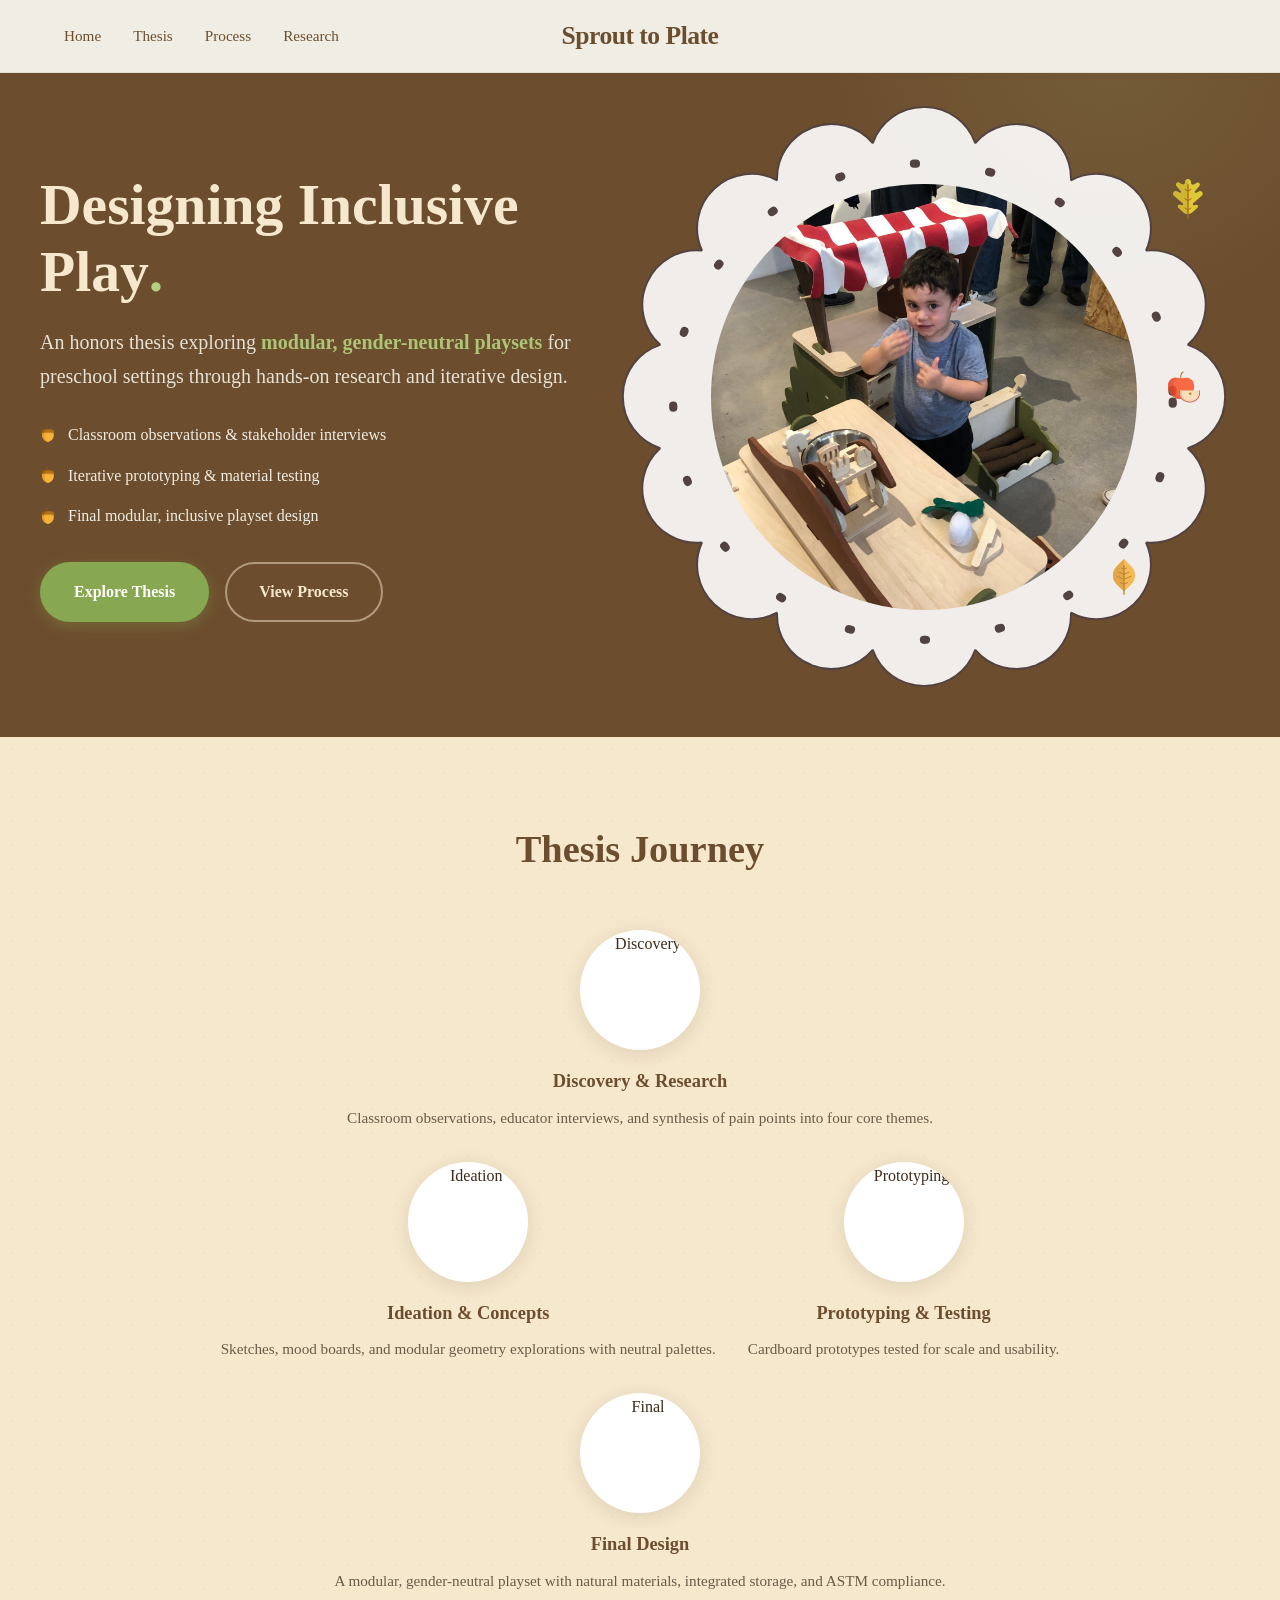
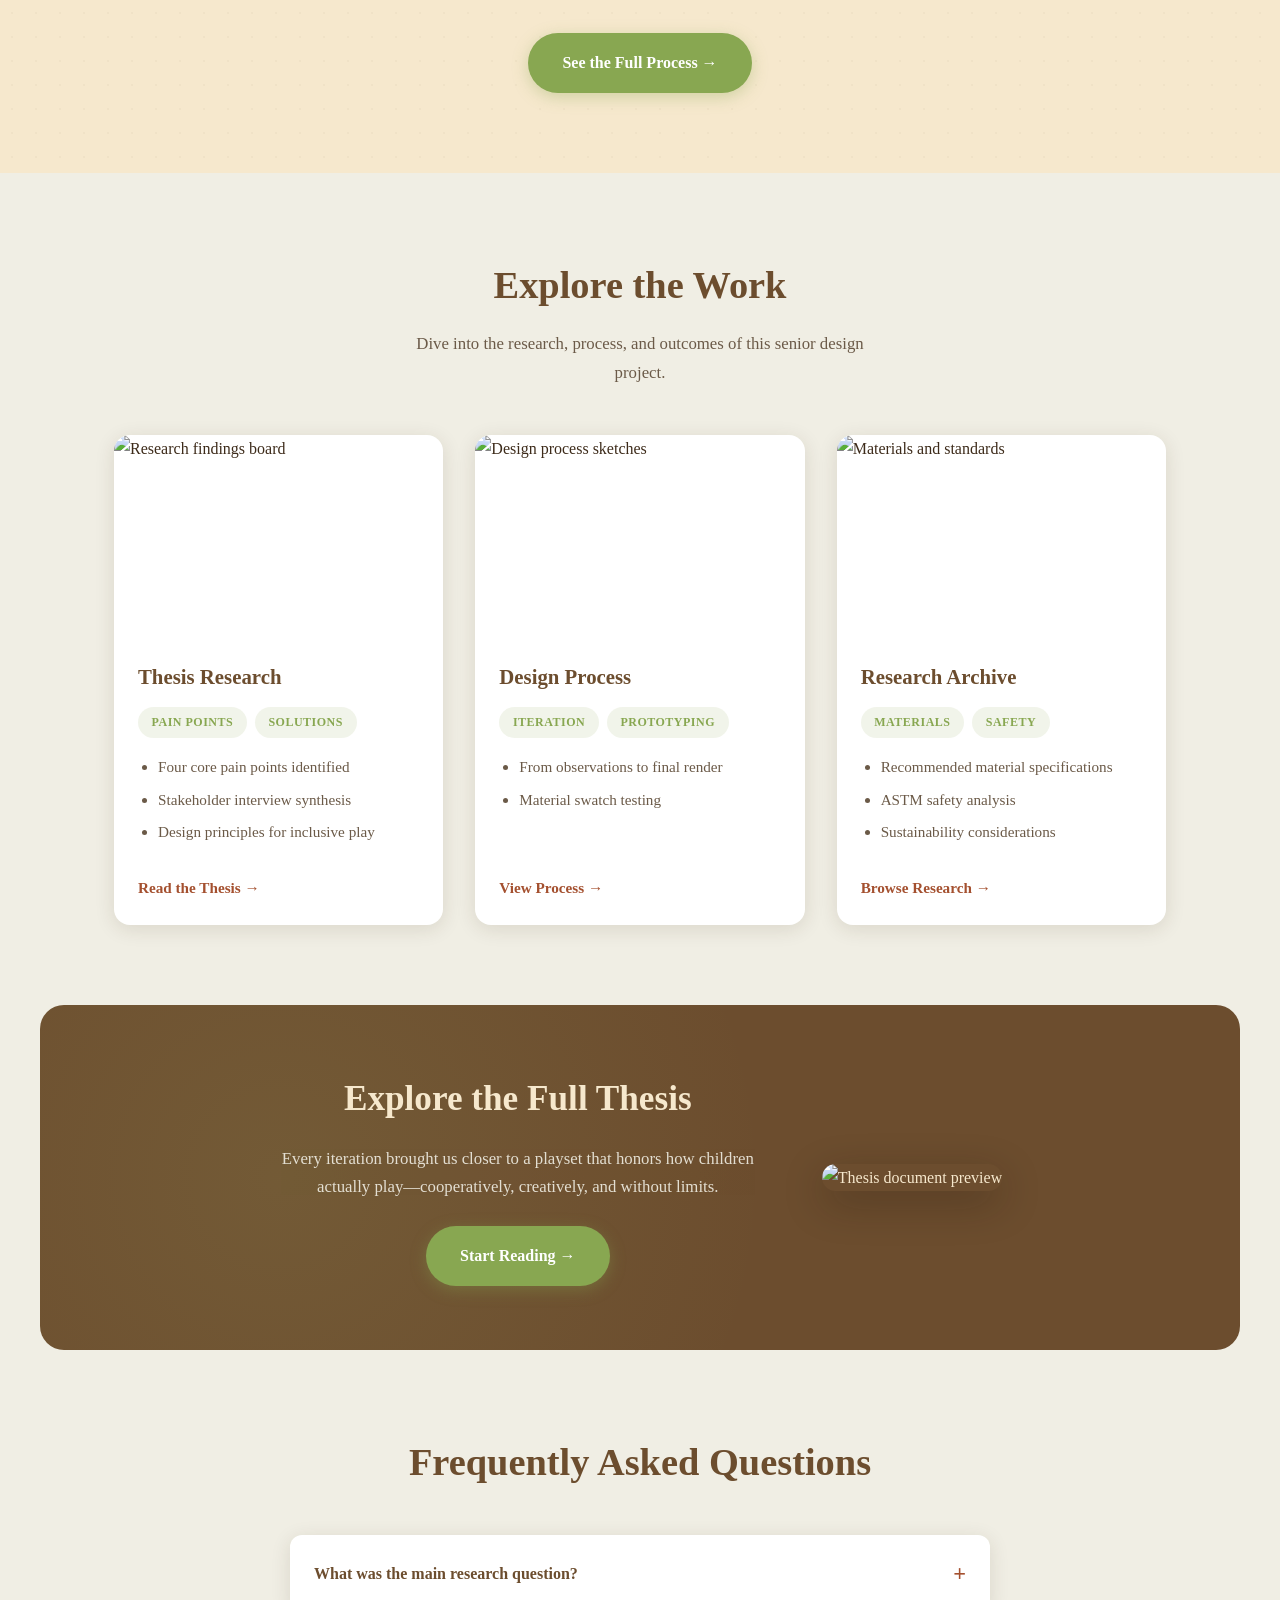
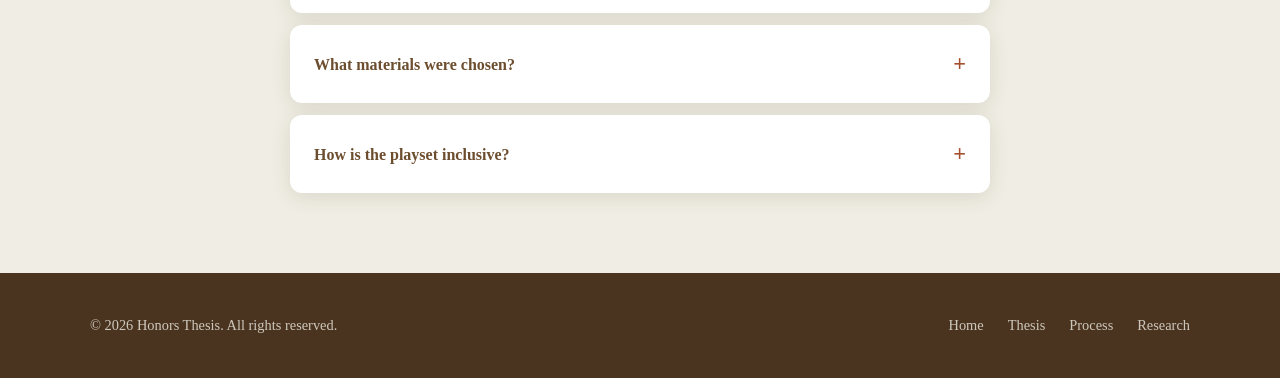
==== index.html @ e279f430 "rename" ====
<!DOCTYPE html>
<html lang="en">
<head>
  <meta charset="UTF-8">
  <meta name="viewport" content="width=device-width, initial-scale=1.0">
  <title>Honors Thesis — Sprout to Plate</title>
  <link rel="stylesheet" href="index.css">
</head>
<body>
  <!-- Loading Screen -->
  <div class="loading-screen" id="loading-screen">
    <div class="loading-inner">
      <img src="leafyellow.svg" alt="" class="loading-leaf" width="48" height="48">
      <p class="loading-text">Sprout to Plate</p>
      <div class="loading-bar">
        <div class="loading-progress"></div>
      </div>
    </div>
  </div>

  <header class="site-header">
    <div class="header-inner">
      <input type="checkbox" id="mobile-menu-toggle" class="menu-toggle">
      <label for="mobile-menu-toggle" class="hamburger" aria-label="Open menu">
        <span></span>
        <span></span>
        <span></span>
      </label>
<a href="home.html" class="logo">Sprout to Plate</a>
      <nav class="main-nav">
        <ul>
          <li><a href="home.html">Home</a></li>
          <li><a href="thesis.html">Thesis</a></li>
          <li><a href="process.html">Process</a></li>
          <li><a href="research.html">Research</a></li>
        </ul>
      </nav>
    </div>
  </header>

  <main>
    <!-- Hero -->
    <section class="hero">
      <div class="hero-container">
        <div class="hero-content">
          <h1>Designing Inclusive Play<span class="dot">.</span></h1>
          <p class="hero-subtitle">An honors thesis exploring <strong>modular, gender-neutral playsets</strong> for preschool settings through hands-on research and iterative design.</p>
          <ul class="hero-list">
            <li>
              <img src="acorn.svg" class="bullet-icon" alt="" width="16" height="16">
              Classroom observations &amp; stakeholder interviews
            </li>
            <li>
              <img src="acorn.svg" class="bullet-icon" alt="" width="16" height="16">
              Iterative prototyping &amp; material testing
            </li>

            <li>
              <img src="acorn.svg" class="bullet-icon" alt="" width="16" height="16">
              Final modular, inclusive playset design
            </li>
          </ul>
          <div class="hero-cta-group">
            <a href="thesis.html" class="cta-button cta-primary">Explore Thesis</a>
            <a href="process.html" class="cta-button cta-secondary">View Process</a>
          </div>
        </div>
        <div class="hero-image-wrapper">
          <div class="hero-image-bg"></div>
<img src="seniorprojectpics/0073.jpg" alt="Modular playset render in a warm classroom setting">
          <div class="hero-float-icon icon-leaf">
            <img src="leafyellow.svg" alt="" width="40" height="40">
          </div>
          <div class="hero-float-icon icon-flower">
            <img src="leaforange.svg" alt="" width="36" height="36">
          </div>
          <div class="hero-float-icon icon-apple">
            <img src="apple.svg" alt="" width="32" height="32">
          </div>
        </div>
      </div>
    </section>

    <!-- How It Works / Thesis Journey -->
    <section class="how-it-works">
      <div class="section-container">
        <h2>Thesis Journey</h2>
        <ol class="steps-list">
          <li class="step-item">
            <div class="step-image-wrapper">
              <img src="https://placehold.co/120x120/88a751/ffffff?text=1" alt="Discovery">
            </div>
            <div class="step-text">
              <h4>Discovery &amp; Research</h4>
              <p>Classroom observations, educator interviews, and synthesis of pain points into four core themes.</p>
            </div>
          </li>
          <li class="step-connector">
          </li>
          <li class="step-item">
            <div class="step-image-wrapper">
              <img src="https://placehold.co/120x120/a4502f/ffffff?text=2" alt="Ideation">
            </div>
            <div class="step-text">
              <h4>Ideation &amp; Concepts</h4>
              <p>Sketches, mood boards, and modular geometry explorations with neutral palettes.</p>
            </div>
          </li>
          <li class="step-connector">
          </li>
          <li class="step-item">
            <div class="step-image-wrapper">
              <img src="https://placehold.co/120x120/b2d07d/ffffff?text=3" alt="Prototyping">
            </div>
            <div class="step-text">
              <h4>Prototyping &amp; Testing</h4>
              <p>Cardboard prototypes tested for scale and usability.</p>
            </div>
          </li>
          <li class="step-connector">
          </li>
          <li class="step-item">
            <div class="step-image-wrapper">
              <img src="https://placehold.co/120x120/6c4d2e/ffffff?text=4" alt="Final">
            </div>
            <div class="step-text">
              <h4>Final Design</h4>
              <p>A modular, gender-neutral playset with natural materials, integrated storage, and ASTM compliance.</p>
            </div>
          </li>
        </ol>
        <a href="process.html" class="cta-button cta-primary">See the Full Process →</a>
      </div>
    </section>

    <!-- Featured Project Cards -->
    <section class="featured-section">
      <div class="section-container">
        <h2>Explore the Work</h2>
        <p class="section-intro">Dive into the research, process, and outcomes of this senior design project.</p>
        <div class="featured-grid">
          <article class="featured-card">
            <img src="https://placehold.co/600x320/88a751/ffffff?text=Research+Findings" alt="Research findings board">
            <div class="card-details">
              <h3>Thesis Research</h3>
              <div class="card-meta">
                <span class="tag">Pain Points</span>
                <span class="tag">Solutions</span>
              </div>
              <ul class="card-list">
                <li>Four core pain points identified</li>
                <li>Stakeholder interview synthesis</li>
                <li>Design principles for inclusive play</li>
              </ul>
              <a href="thesis.html" class="card-link">Read the Thesis →</a>
            </div>
          </article>

          <article class="featured-card">
            <img src="https://placehold.co/600x320/a4502f/ffffff?text=Design+Process" alt="Design process sketches">
            <div class="card-details">
              <h3>Design Process</h3>
              <div class="card-meta">
                <span class="tag">Iteration</span>
                <span class="tag">Prototyping</span>
              </div>
              <ul class="card-list">
                <li>From observations to final render</li>
                <li>Material swatch testing</li>
              </ul>
              <a href="process.html" class="card-link">View Process →</a>
            </div>
          </article>

          <article class="featured-card">
            <img src="https://placehold.co/600x320/b2d07d/ffffff?text=Materials+%26+Standards" alt="Materials and standards">
            <div class="card-details">
              <h3>Research Archive</h3>
              <div class="card-meta">
                <span class="tag">Materials</span>
                <span class="tag">Safety</span>
              </div>
              <ul class="card-list">
                <li>Recommended material specifications</li>
                <li>ASTM safety analysis</li>
                <li>Sustainability considerations</li>
              </ul>
              <a href="research.html" class="card-link">Browse Research →</a>
            </div>
          </article>
        </div>
      </div>
    </section>


    <!-- CTA Banner -->
    <section class="cta-banner">
      <div class="cta-banner-content">
        <h2>Explore the Full Thesis</h2>
        <p>Every iteration brought us closer to a playset that honors how children actually play—cooperatively, creatively, and without limits.</p>
        <a href="thesis.html" class="cta-button cta-primary">Start Reading →</a>
      </div>
      <img src="https://placehold.co/400x300/f0eee4/6c4d2e?text=Thesis+Preview" alt="Thesis document preview">
    </section>

    <!-- FAQ -->
    <section class="faq-section">
      <div class="section-container">
        <h2>Frequently Asked Questions</h2>
        <div class="faq-list">
          <details class="faq-item">
            <summary>What was the main research question?</summary>
            <p>This thesis asks how modular, gender-neutral playsets can address the limitations of current pretend-play furniture in preschool and therapy settings.</p>
          </details>
          <details class="faq-item">
            <summary>What materials were chosen?</summary>
            <p>Natural birch plywood, canvas, silicone, and nontoxic ABS plastic were selected for durability, sensory feedback, and ASTM F963 compliance.</p>
          </details>
          <details class="faq-item">
            <summary>How is the playset inclusive?</summary>
            <p>It features wheelchair-accessible reach ranges, gender-neutral colors, varied sensory textures, and open-ended scenarios that avoid prescriptive roles.</p>
          </details>
        </div>
      </div>
    </section>
  </main>

  <footer class="site-footer">
    <div class="footer-inner">
      <p>&copy; 2026 Honors Thesis. All rights reserved.</p>
      <div class="footer-links">
        <a href="home.html">Home</a>
        <a href="thesis.html">Thesis</a>
        <a href="process.html">Process</a>
        <a href="research.html">Research</a>
      </div>
    </div>
  </footer>
  <script>
    (function() {
      const loader = document.getElementById('loading-screen');
      document.body.classList.add('loading');
      window.addEventListener('load', function() {
        setTimeout(function() {
          loader.classList.add('hidden');
          document.body.classList.remove('loading');
        }, 2200);
      });
    })();
  </script>
</body>
</html>
---- index.css ----
/* Honors Thesis — Cottagecore / Rustic Farm Home Page */

/* ===== CSS Variables ===== */
:root {
  --sage: #88a751;
  --rust: #a4502f;
  --moss: #b2d07d;
  --cream: #f6e8cd;
  --linen: #f0eee4;
  --wood: #6c4d2e;
  --wood-dark: #4a3420;
  --text: #3d2b1a;
  --text-light: #6b5a48;
  --white: #ffffff;
  --shadow-soft: 0 4px 20px rgba(60, 40, 20, 0.12);
  --shadow-hover: 0 12px 40px rgba(60, 40, 20, 0.18);
}

/* ===== Reset & Base ===== */
* {
  margin: 0;
  padding: 0;
  box-sizing: border-box;
}

html {
  scroll-behavior: smooth;
}

body {
  font-family: 'Georgia', 'Times New Roman', serif;
  line-height: 1.7;
  color: var(--text);
  background: var(--linen);
  overflow-x: hidden;
}

body.loading {
  overflow: hidden;
}

/* ===== Loading Screen ===== */
.loading-screen {
  position: fixed;
  inset: 0;
  z-index: 9999;
  background: var(--linen);
  display: flex;
  align-items: center;
  justify-content: center;
  transition: opacity 0.8s ease, visibility 0.8s ease;
}

.loading-screen.hidden {
  opacity: 0;
  visibility: hidden;
  pointer-events: none;
}

.loading-inner {
  text-align: center;
  display: flex;
  flex-direction: column;
  align-items: center;
  gap: 1.25rem;
}

.loading-leaf {
  animation: leafBounce 1.4s ease-in-out infinite;
}

@keyframes leafBounce {
  0%, 100% { transform: translateY(0) rotate(0deg); }
  50% { transform: translateY(-10px) rotate(8deg); }
}

.loading-text {
  font-family: Georgia, serif;
  font-size: 1.4rem;
  font-weight: 600;
  color: var(--wood);
  letter-spacing: -0.3px;
}

.loading-bar {
  width: 140px;
  height: 4px;
  background: rgba(108, 77, 46, 0.12);
  border-radius: 2px;
  overflow: hidden;
}

.loading-progress {
  width: 0%;
  height: 100%;
  background: var(--sage);
  border-radius: 2px;
  animation: loadProgress 2.2s ease-out forwards;
}

@keyframes loadProgress {
  0% { width: 0%; }
  60% { width: 70%; }
  100% { width: 100%; }
}

img {
  max-width: 100%;
  height: auto;
  display: block;
}

a {
  color: inherit;
  text-decoration: none;
}

/* ===== Header ===== */
.site-header {
  background: var(--linen);
  border-bottom: 1px solid rgba(108, 77, 46, 0.1);
  position: sticky;
  top: 0;
  z-index: 1000;
  box-shadow: 0 1px 8px rgba(60, 40, 20, 0.06);
}

.header-inner {
  max-width: 1200px;
  margin: 0 auto;
  padding: 0 1.5rem;
  display: flex;
  align-items: center;
  justify-content: space-between;
  height: 72px;
  position: relative;
}

.logo {
  font-size: 1.6rem;
  font-weight: 700;
  color: var(--wood);
  letter-spacing: -0.5px;
  font-family: Georgia, serif;
  position: absolute;
  left: 50%;
  transform: translateX(-50%);
}

.logo span {
  color: var(--rust);
  font-weight: 400;
  font-style: italic;
}

/* Hamburger */
.menu-toggle {
  display: none;
}

.hamburger {
  display: none;
  flex-direction: column;
  justify-content: center;
  align-items: center;
  width: 36px;
  height: 36px;
  cursor: pointer;
  gap: 5px;
  z-index: 1001;
  border-radius: 8px;
  transition: background 0.3s ease;
}

.hamburger:hover {
  background: rgba(108, 77, 46, 0.06);
}

.hamburger span {
  width: 22px;
  height: 2.5px;
  background: var(--wood);
  border-radius: 2px;
  transition: all 0.4s cubic-bezier(0.4, 0, 0.2, 1);
}

/* Desktop Nav */
.main-nav ul {
  display: flex;
  list-style: none;
  gap: 2rem;
  margin: 0;
}

.main-nav li a {
  color: var(--wood);
  font-weight: 500;
  font-size: 0.95rem;
  position: relative;
  padding: 0.25rem 0;
  transition: color 0.3s ease;
}

.main-nav li a::after {
  content: '';
  position: absolute;
  bottom: 0;
  left: 0;
  width: 0;
  height: 2px;
  background: var(--rust);
  border-radius: 1px;
  transition: width 0.3s ease;
}

.main-nav li a:hover {
  color: var(--rust);
}

.main-nav li a:hover::after {
  width: 100%;
}

/* ===== Hero ===== */
.hero {
  background: var(--wood);
  color: var(--cream);
  padding: 4rem 1.5rem 5rem;
  position: relative;
  overflow: hidden;
}

.hero::before {
  content: '';
  position: absolute;
  top: -50%;
  right: -10%;
  width: 600px;
  height: 600px;
  background: radial-gradient(circle, rgba(178, 208, 125, 0.12) 0%, transparent 70%);
  pointer-events: none;
}

.hero-container {
  max-width: 1200px;
  margin: 0 auto;
  display: flex;
  align-items: center;
  gap: 4rem;
  position: relative;
  z-index: 1;
}

.hero-content {
  flex: 1;
  max-width: 560px;
}

.hero-content h1 {
  font-size: clamp(2.4rem, 5vw, 3.6rem);
  line-height: 1.15;
  font-weight: 700;
  margin-bottom: 1.25rem;
  color: var(--cream);
  font-family: Georgia, serif;
}

.hero-content h1 .dot {
  color: var(--moss);
  display: inline-block;
  animation: bounce 2s infinite ease-in-out;
}

@keyframes bounce {
  0%, 100% { transform: translateY(0); }
  50% { transform: translateY(-6px); }
}

.hero-subtitle {
  font-size: clamp(1.05rem, 2.2vw, 1.25rem);
  line-height: 1.7;
  margin-bottom: 1.75rem;
  opacity: 0.92;
  color: var(--linen);
}

.hero-subtitle strong {
  color: var(--moss);
  font-weight: 600;
}

.hero-list {
  list-style: none;
  display: flex;
  flex-direction: column;
  gap: 0.85rem;
  margin-bottom: 2rem;
}

.hero-list li {
  display: flex;
  align-items: center;
  gap: 0.75rem;
  font-size: 1rem;
  color: var(--linen);
}

.bullet-icon {
  color: var(--moss);
  flex-shrink: 0;
}

.hero-cta-group {
  display: flex;
  flex-wrap: wrap;
  gap: 1rem;
}

.cta-button {
  display: inline-flex;
  align-items: center;
  justify-content: center;
  padding: 0.9rem 2rem;
  border-radius: 50px;
  font-size: 1rem;
  font-weight: 700;
  font-family: inherit;
  cursor: pointer;
  transition: all 0.35s cubic-bezier(0.4, 0, 0.2, 1);
  border: 2px solid transparent;
  text-decoration: none;
}

.cta-primary {
  background: var(--sage);
  color: var(--white);
  box-shadow: 0 4px 16px rgba(136, 167, 81, 0.35);
}

.cta-primary:hover {
  background: var(--moss);
  transform: translateY(-3px);
  box-shadow: 0 8px 28px rgba(136, 167, 81, 0.45);
}

.cta-secondary {
  background: transparent;
  color: var(--cream);
  border-color: rgba(246, 232, 205, 0.5);
}

.cta-secondary:hover {
  background: rgba(246, 232, 205, 0.1);
  border-color: var(--cream);
  transform: translateY(-3px);
}

/* Hero Image */
.hero-image-wrapper {
  flex: 1;
  max-width: 520px;
  position: relative;
}

.hero-image-bg {
  position: absolute;
  top: -8%;
  left: -8%;
  width: 116%;
  height: 116%;
  background: url("Group 15.svg") center/contain no-repeat;
  pointer-events: none;
  z-index: 0;
  opacity: 0.9;
}

.hero-image-wrapper > img {
  position: relative;
  z-index: 1;
  width: 82%;
  aspect-ratio: 1 / 1;
  object-fit: cover;
  border-radius: 50%;
  margin: 9%;
  transition: transform 0.5s ease;
}

.hero-image-wrapper:hover > img {
  transform: scale(1.03);
}

.hero-float-icon {
  position: absolute;
  animation: float 3s ease-in-out infinite;
  opacity: 0.85;
  transition: opacity 0.3s ease;
}

.hero-image-wrapper:hover .hero-float-icon {
  opacity: 1;
}

.icon-leaf {
  top: 8%;
  right: -24px;
  animation-delay: 0s;
}

.icon-flower {
  bottom: 12%;
  right: 8%;
  animation-delay: 1.2s;
}

.icon-apple {
  top: 45%;
  right: -16px;
  animation-delay: 0.6s;
  animation-duration: 3.5s;
}

@keyframes float {
  0%, 100% { transform: translateY(0) rotate(0deg); }
  50% { transform: translateY(-12px) rotate(5deg); }
}

/* ===== Section Containers ===== */
.section-container {
  max-width: 1100px;
  margin: 0 auto;
  padding: 0 1.5rem;
}

/* ===== How It Works ===== */
.how-it-works {
  background: var(--cream);
  padding: 5rem 0;
  position: relative;
}

.how-it-works::before {
  content: '';
  position: absolute;
  inset: 0;
  background-image: radial-gradient(circle, rgba(108, 77, 46, 0.04) 1px, transparent 1px);
  background-size: 24px 24px;
  pointer-events: none;
}

.how-it-works h2 {
  text-align: center;
  font-size: clamp(1.8rem, 4vw, 2.4rem);
  color: var(--wood);
  margin-bottom: 3rem;
  position: relative;
  z-index: 1;
}

.step-connector {
  display: none;
}

.steps-list {
  display: flex;
  flex-wrap: wrap;
  justify-content: center;
  gap: 2rem;
  margin-bottom: 2.5rem;
  list-style: none;
  position: relative;
  z-index: 1;
}

.step-item {
  text-align: center;
  display: flex;
  flex-direction: column;
  align-items: center;
  gap: 1rem;
}

.step-image-wrapper {
  width: 120px;
  height: 120px;
  border-radius: 50%;
  overflow: hidden;
  background: var(--white);
  box-shadow: var(--shadow-soft);
  transition: transform 0.4s ease, box-shadow 0.4s ease;
}

.step-image-wrapper:hover {
  transform: translateY(-6px) scale(1.05);
  box-shadow: var(--shadow-hover);
}

.step-image-wrapper img {
  width: 100%;
  height: 100%;
  object-fit: cover;
}

.step-text h4 {
  font-size: 1.15rem;
  color: var(--wood);
  margin-bottom: 0.5rem;
}

.step-text p {
  font-size: 0.95rem;
  color: var(--text-light);
  line-height: 1.6;
}

.how-it-works .cta-button {
  display: block;
  width: fit-content;
  margin: 0 auto;
  position: relative;
  z-index: 1;
}

/* ===== Featured Section ===== */
.featured-section {
  background: var(--linen);
  padding: 5rem 0;
}

.featured-section h2 {
  text-align: center;
  font-size: clamp(1.8rem, 4vw, 2.4rem);
  color: var(--wood);
  margin-bottom: 0.75rem;
}

.section-intro {
  text-align: center;
  color: var(--text-light);
  font-size: 1.05rem;
  max-width: 500px;
  margin: 0 auto 3rem;
}

.featured-grid {
  display: grid;
  grid-template-columns: repeat(auto-fit, minmax(300px, 1fr));
  gap: 2rem;
}

.featured-card {
  background: var(--white);
  border-radius: 16px;
  overflow: hidden;
  box-shadow: var(--shadow-soft);
  transition: transform 0.4s ease, box-shadow 0.4s ease;
  display: flex;
  flex-direction: column;
}

.featured-card:hover {
  transform: translateY(-8px);
  box-shadow: var(--shadow-hover);
}

.featured-card > img {
  width: 100%;
  height: 200px;
  object-fit: cover;
  transition: transform 0.5s ease;
}

.featured-card:hover > img {
  transform: scale(1.04);
}

.card-details {
  padding: 1.5rem;
  display: flex;
  flex-direction: column;
  flex: 1;
}

.card-details h3 {
  font-size: 1.3rem;
  color: var(--wood);
  margin-bottom: 0.75rem;
}

.card-meta {
  display: flex;
  gap: 0.5rem;
  margin-bottom: 1rem;
  flex-wrap: wrap;
}

.tag {
  background: rgba(136, 167, 81, 0.12);
  color: var(--sage);
  font-size: 0.75rem;
  font-weight: 600;
  padding: 0.35rem 0.85rem;
  border-radius: 20px;
  text-transform: uppercase;
  letter-spacing: 0.5px;
}

.card-list {
  list-style: disc;
  padding-left: 1.25rem;
  margin-bottom: 1.5rem;
  color: var(--text-light);
  font-size: 0.95rem;
  flex: 1;
}

.card-list li {
  margin-bottom: 0.4rem;
}

.card-link {
  color: var(--rust);
  font-weight: 700;
  font-size: 0.95rem;
  transition: color 0.3s ease;
  display: inline-flex;
  align-items: center;
  gap: 0.25rem;
}

.card-link:hover {
  color: var(--wood);
}

/* ===== Highlight Section ===== */
.highlight-section {
  background: var(--white);
  padding: 5rem 1.5rem;
  background-image: radial-gradient(circle, rgba(108, 77, 46, 0.03) 1px, transparent 1px);
  background-size: 24px 24px;
}

.highlight-wrapper {
  max-width: 1100px;
  margin: 0 auto;
  display: flex;
  align-items: flex-start;
  gap: 4rem;
}

.highlight-text {
  flex: 1;
}

.highlight-text h2 {
  font-size: clamp(1.6rem, 3.5vw, 2.2rem);
  color: var(--wood);
  line-height: 1.3;
  margin-bottom: 1rem;
}

.highlight-text h2 .accent {
  color: var(--sage);
}

.highlight-text > p {
  color: var(--text-light);
  font-size: 1.05rem;
  margin-bottom: 2rem;
  max-width: 420px;
}

.topic-list {
  list-style: none;
  display: grid;
  grid-template-columns: repeat(2, 1fr);
  gap: 1rem;
}

.topic-list li {
  display: flex;
  align-items: center;
  gap: 0.75rem;
  font-size: 0.95rem;
  color: var(--text);
}

.topic-list img {
  width: 40px;
  height: 40px;
  border-radius: 50%;
  object-fit: cover;
}

/* Highlight Card */
.highlight-card {
  flex: 1;
  max-width: 480px;
  background: var(--white);
  border-radius: 50%;
  box-shadow: var(--shadow-soft);
  overflow: hidden;
  transition: transform 0.4s ease, box-shadow 0.4s ease;
}

.highlight-card:hover {
  transform: translateY(-4px);
  box-shadow: var(--shadow-hover);
}

.highlight-card-header {
  background: var(--wood);
  color: var(--cream);
  padding: 1.5rem;
  position: relative;
}

.highlight-card-header img {
  position: absolute;
  top: 0;
  right: 0;
  width: 160px;
  height: 100%;
  object-fit: cover;
  opacity: 0.2;
  border-radius: 0;
}

.highlight-card-header .label {
  color: var(--moss);
  font-weight: 700;
  font-size: 0.75rem;
  text-transform: uppercase;
  letter-spacing: 1px;
  margin-bottom: 0.5rem;
  position: relative;
  z-index: 1;
}

.highlight-card-header h3 {
  font-size: 1.5rem;
  margin-bottom: 0.25rem;
  position: relative;
  z-index: 1;
}

.highlight-card-header .sub {
  font-size: 0.9rem;
  opacity: 0.85;
  position: relative;
  z-index: 1;
}

.highlight-card-body {
  padding: 0 1.5rem;
}

.toggle-row {
  padding: 1.25rem 0;
  border-bottom: 1px solid rgba(108, 77, 46, 0.1);
}

.toggle-row:last-child {
  border-bottom: none;
}

.toggle-row h4 {
  font-size: 1rem;
  color: var(--wood);
  margin-bottom: 0.35rem;
}

.toggle-row p {
  font-size: 0.9rem;
  color: var(--text-light);
  line-height: 1.5;
}

/* ===== CTA Banner ===== */
.cta-banner {
  background: var(--wood);
  color: var(--cream);
  padding: 4rem 1.5rem;
  display: flex;
  align-items: center;
  justify-content: center;
  gap: 4rem;
  max-width: 1200px;
  margin: 0 auto;
  border-radius: 24px;
  position: relative;
  overflow: hidden;
}

.cta-banner::before {
  content: '';
  position: absolute;
  inset: 0;
  background: radial-gradient(circle at 20% 50%, rgba(178, 208, 125, 0.1) 0%, transparent 50%);
}

.cta-banner-content {
  max-width: 480px;
  text-align: center;
  position: relative;
  z-index: 1;
}

.cta-banner-content h2 {
  font-size: clamp(1.6rem, 3.5vw, 2.2rem);
  margin-bottom: 1rem;
  color: var(--cream);
}

.cta-banner-content p {
  font-size: 1.05rem;
  line-height: 1.7;
  margin-bottom: 1.5rem;
  opacity: 0.9;
  color: var(--linen);
}

.cta-banner > img {
  max-width: 320px;
  border-radius: 16px;
  box-shadow: 0 12px 40px rgba(30, 20, 10, 0.3);
  position: relative;
  z-index: 1;
  transition: transform 0.5s ease;
}

.cta-banner:hover > img {
  transform: scale(1.03) rotate(-1deg);
}

/* ===== FAQ ===== */
.faq-section {
  background: var(--linen);
  padding: 5rem 0;
}

.faq-section h2 {
  text-align: center;
  font-size: clamp(1.8rem, 4vw, 2.4rem);
  color: var(--wood);
  margin-bottom: 2.5rem;
}

.faq-list {
  max-width: 700px;
  margin: 0 auto;
  display: flex;
  flex-direction: column;
  gap: 0.75rem;
}

.faq-item {
  background: var(--white);
  border-radius: 12px;
  box-shadow: var(--shadow-soft);
  overflow: hidden;
  transition: box-shadow 0.3s ease;
}

.faq-item:hover {
  box-shadow: var(--shadow-hover);
}

.faq-item summary {
  padding: 1.25rem 1.5rem;
  font-weight: 700;
  color: var(--wood);
  cursor: pointer;
  list-style: none;
  display: flex;
  align-items: center;
  justify-content: space-between;
  gap: 1rem;
  transition: color 0.3s ease;
}

.faq-item summary:hover {
  color: var(--rust);
}

.faq-item summary::-webkit-details-marker {
  display: none;
}

.faq-item summary::after {
  content: '+';
  font-size: 1.4rem;
  color: var(--rust);
  transition: transform 0.3s ease;
  flex-shrink: 0;
}

.faq-item[open] summary::after {
  transform: rotate(45deg);
}

.faq-item p {
  padding: 0 1.5rem 1.25rem;
  color: var(--text-light);
  font-size: 0.95rem;
  line-height: 1.7;
  animation: fadeIn 0.3s ease;
}

@keyframes fadeIn {
  from { opacity: 0; transform: translateY(-4px); }
  to { opacity: 1; transform: translateY(0); }
}

/* ===== Footer ===== */
.site-footer {
  background: var(--wood-dark);
  color: var(--linen);
  padding: 2.5rem 1.5rem;
}

.footer-inner {
  max-width: 1100px;
  margin: 0 auto;
  display: flex;
  justify-content: space-between;
  align-items: center;
  flex-wrap: wrap;
  gap: 1rem;
}

.footer-inner p {
  font-size: 0.9rem;
  opacity: 0.8;
}

.footer-links {
  display: flex;
  gap: 1.5rem;
}

.footer-links a {
  font-size: 0.9rem;
  opacity: 0.8;
  transition: opacity 0.3s ease, color 0.3s ease;
  position: relative;
}

.footer-links a::after {
  content: '';
  position: absolute;
  bottom: -2px;
  left: 0;
  width: 0;
  height: 1.5px;
  background: var(--moss);
  transition: width 0.3s ease;
}

.footer-links a:hover {
  opacity: 1;
  color: var(--moss);
}

.footer-links a:hover::after {
  width: 100%;
}

/* ===== Responsive ===== */
@media (max-width: 900px) {
  .hero-container {
    flex-direction: column;
    text-align: center;
    gap: 2.5rem;
  }

  .hero-content {
    max-width: 100%;
  }

  .hero-list {
    align-items: center;
  }

  .hero-cta-group {
    justify-content: center;
  }

  .hero-image-wrapper {
    max-width: 420px;
  }

  .hero-float-icon {
    display: none;
  }

  .highlight-wrapper {
    flex-direction: column;
    align-items: center;
    gap: 2.5rem;
  }

  .highlight-text {
    text-align: center;
  }

  .topic-list {
    justify-content: center;
  }

  .highlight-card {
    max-width: 100%;
    width: 100%;
  }

  .cta-banner {
    flex-direction: column;
    gap: 2rem;
    border-radius: 0;
  }

  .cta-banner > img {
    max-width: 280px;
  }
}

@media (max-width: 768px) {
  .hamburger {
    display: flex;
  }

  .main-nav {
    position: fixed;
    top: 72px;
    left: 0;
    width: 100%;
    height: calc(100vh - 72px);
    background: var(--linen);
    display: flex;
    flex-direction: column;
    justify-content: center;
    align-items: center;
    transform: translateX(-105%);
    transition: transform 0.45s cubic-bezier(0.25, 0.46, 0.45, 0.94);
    opacity: 0;
    visibility: hidden;
    box-shadow: 4px 0 40px rgba(0,0,0,0.1);
  }

  .main-nav ul {
    flex-direction: column;
    gap: 2.5rem;
    text-align: center;
  }

  .main-nav li a {
    font-size: 1.4rem;
    font-weight: 600;
  }

  #mobile-menu-toggle:checked ~ .main-nav {
    transform: translateX(0);
    opacity: 1;
    visibility: visible;
  }

  #mobile-menu-toggle:checked + .hamburger span:nth-child(1) {
    transform: rotate(45deg) translate(5px, 5px);
  }

  #mobile-menu-toggle:checked + .hamburger span:nth-child(2) {
    opacity: 0;
    transform: scaleX(0);
  }

  #mobile-menu-toggle:checked + .hamburger span:nth-child(3) {
    transform: rotate(-45deg) translate(5px, -5px);
  }

  .featured-grid {
    grid-template-columns: 1fr;
  }

  .topic-list {
    grid-template-columns: 1fr;
  }

  .footer-inner {
    flex-direction: column;
    text-align: center;
  }
}

@media (max-width: 480px) {
  .hero {
    padding: 3rem 1rem 4rem;
  }

  .how-it-works,
  .featured-section,
  .highlight-section,
  .faq-section {
    padding: 3rem 0;
  }

  .cta-banner {
    padding: 3rem 1rem;
    margin: 0;
    border-radius: 0;
  }

  .cta-button {
    padding: 0.8rem 1.6rem;
    font-size: 0.95rem;
  }
}
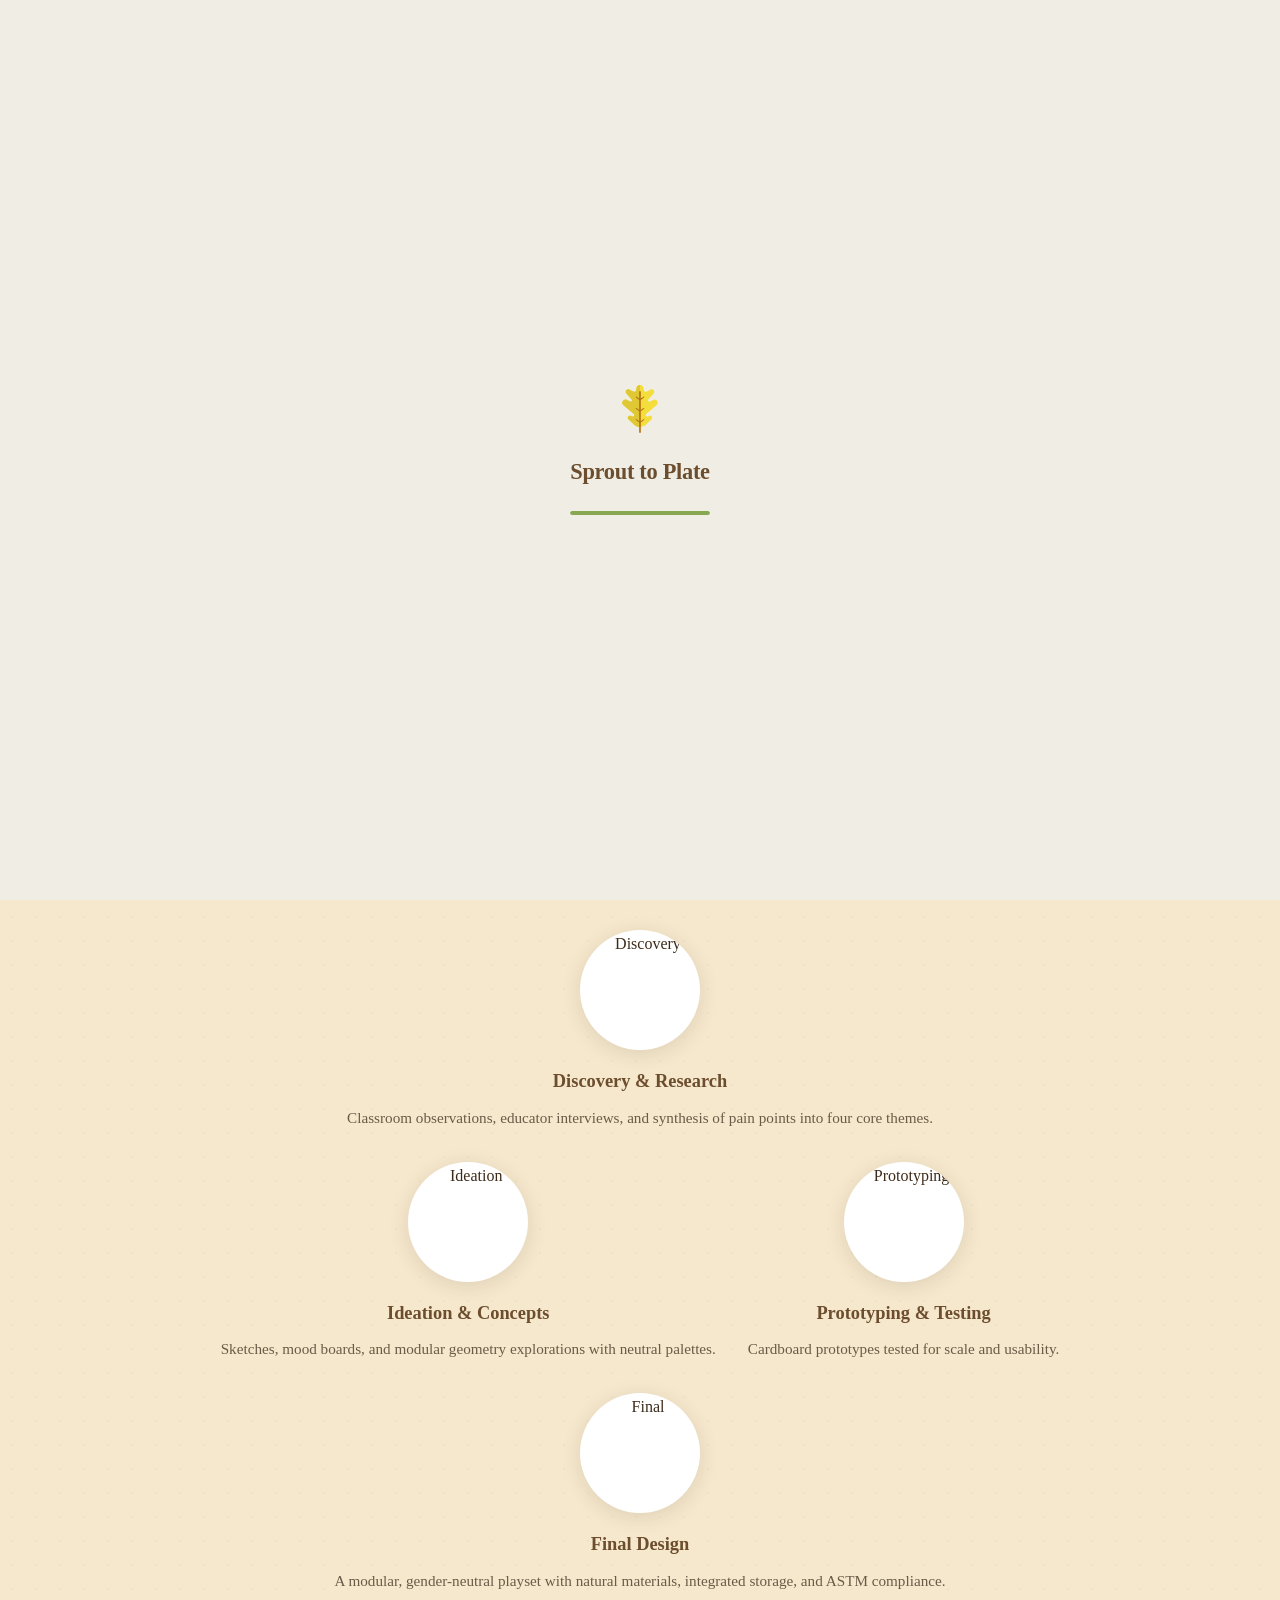
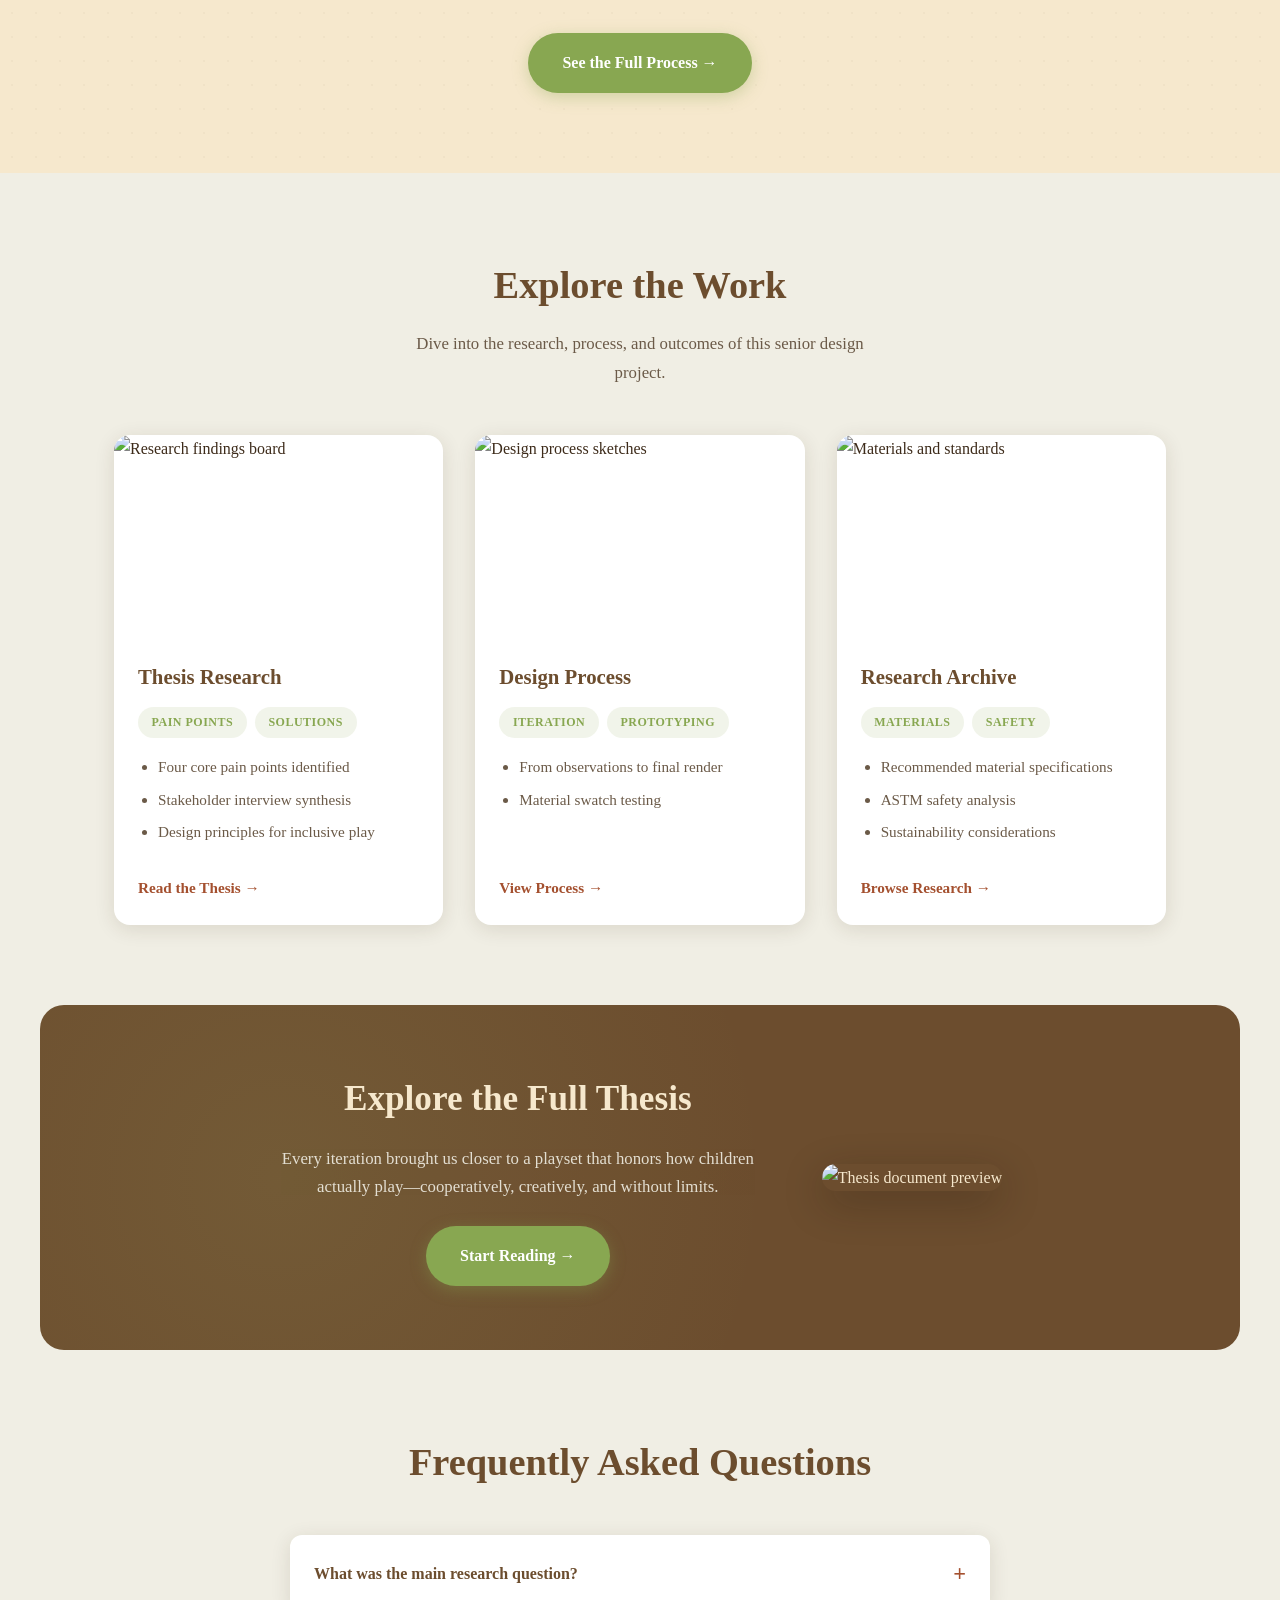
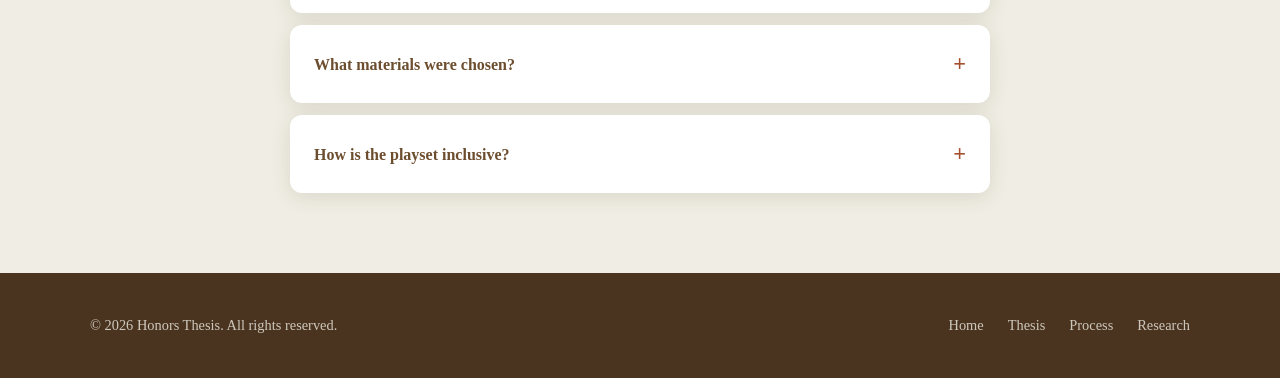
==== commit 0f775fdd: "Change stylesheet link from home.css to index.css" ====
(no text change in the page or its own stylesheets)
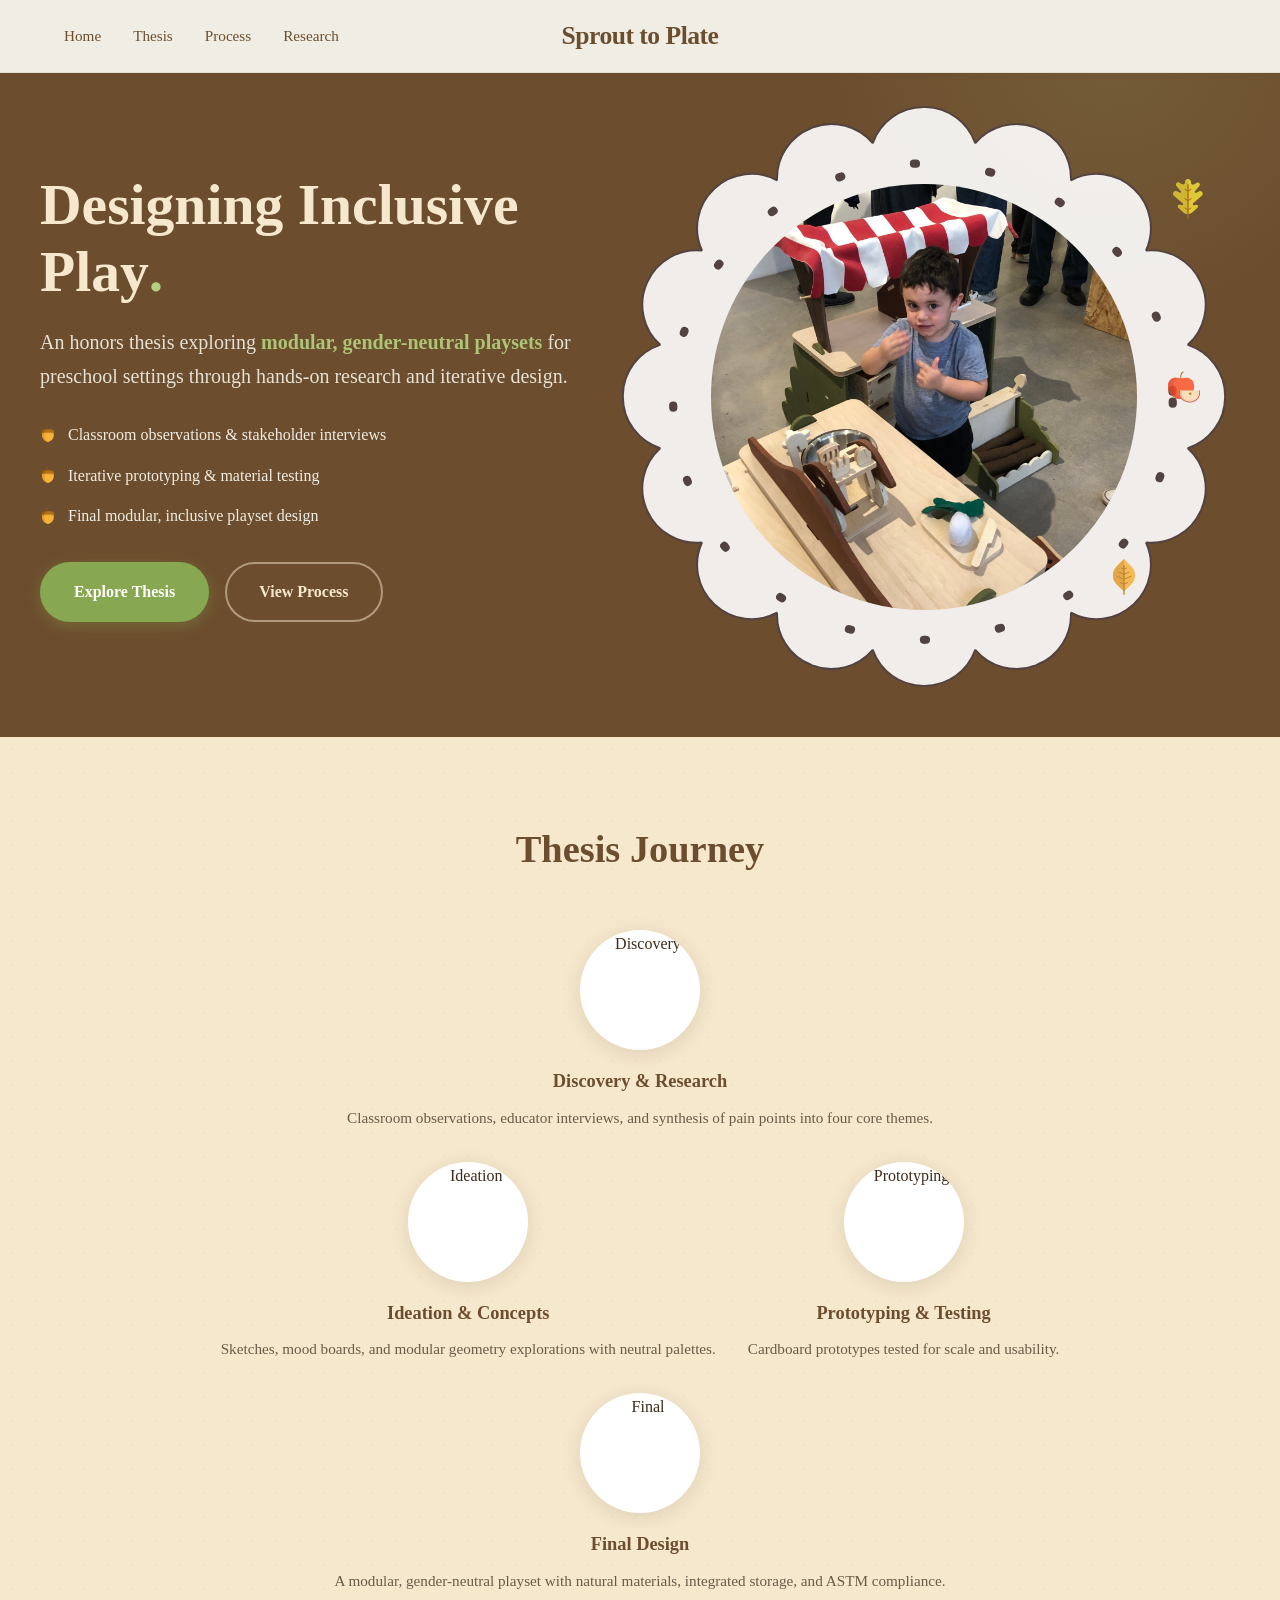
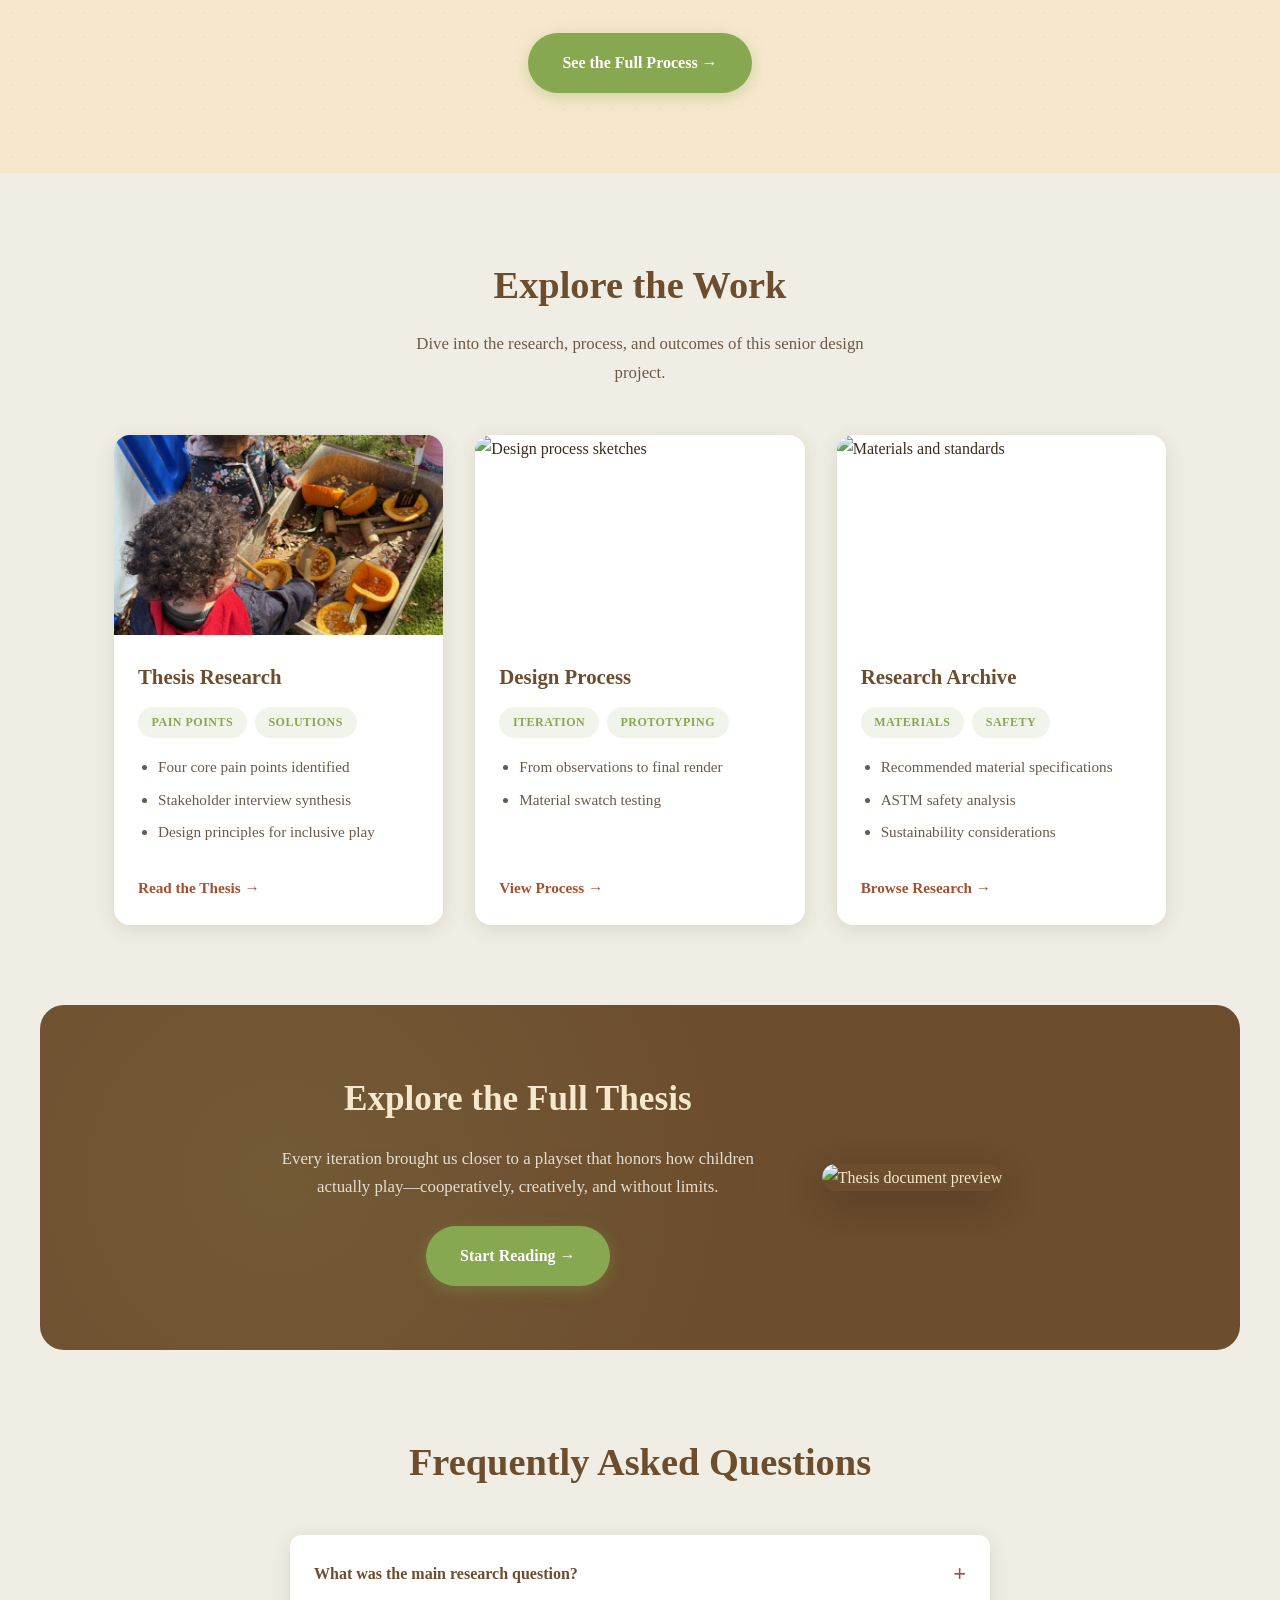
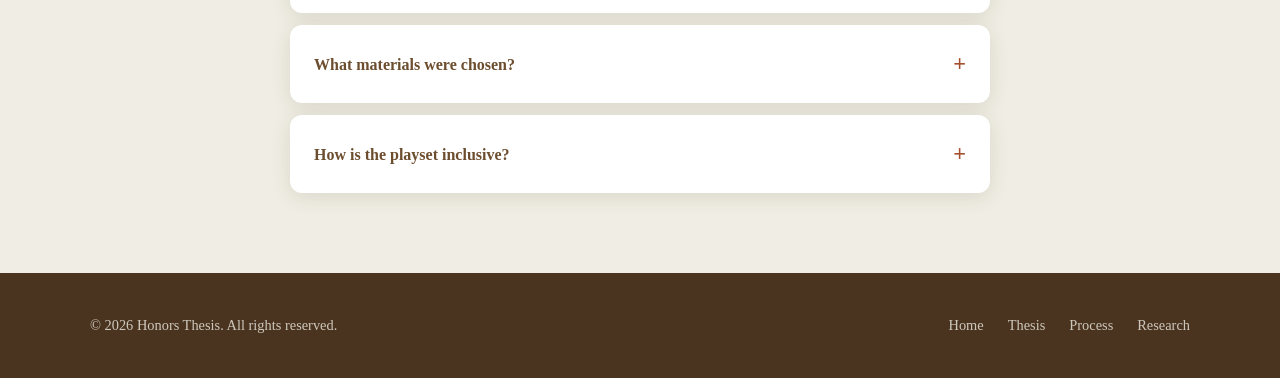
==== commit 9a5af9a6: "new updatyes" ====
--- a/index.html
+++ b/index.html
@@ -140,7 +140,7 @@
         <p class="section-intro">Dive into the research, process, and outcomes of this senior design project.</p>
         <div class="featured-grid">
           <article class="featured-card">
-            <img src="https://placehold.co/600x320/88a751/ffffff?text=Research+Findings" alt="Research findings board">
+            <img src="T1-750x425.jpg" alt="Research findings board">
             <div class="card-details">
               <h3>Thesis Research</h3>
               <div class="card-meta">
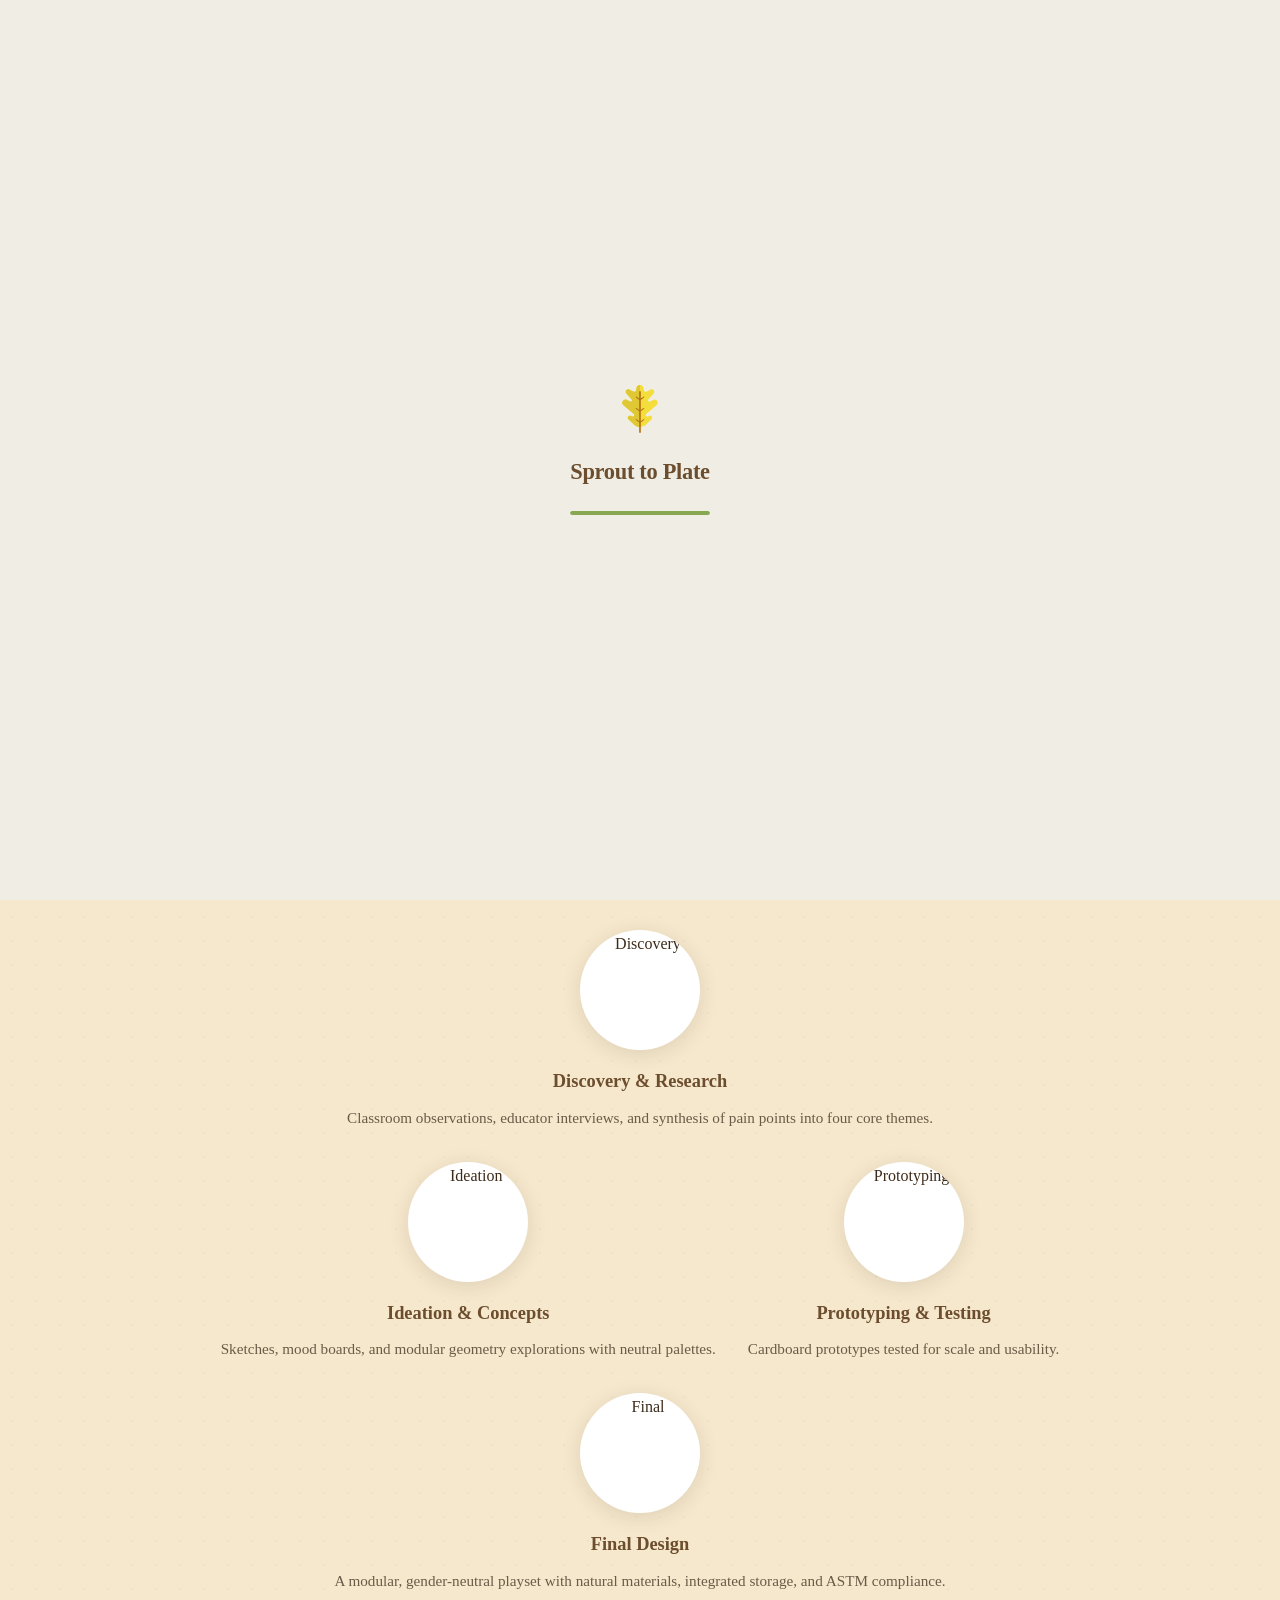
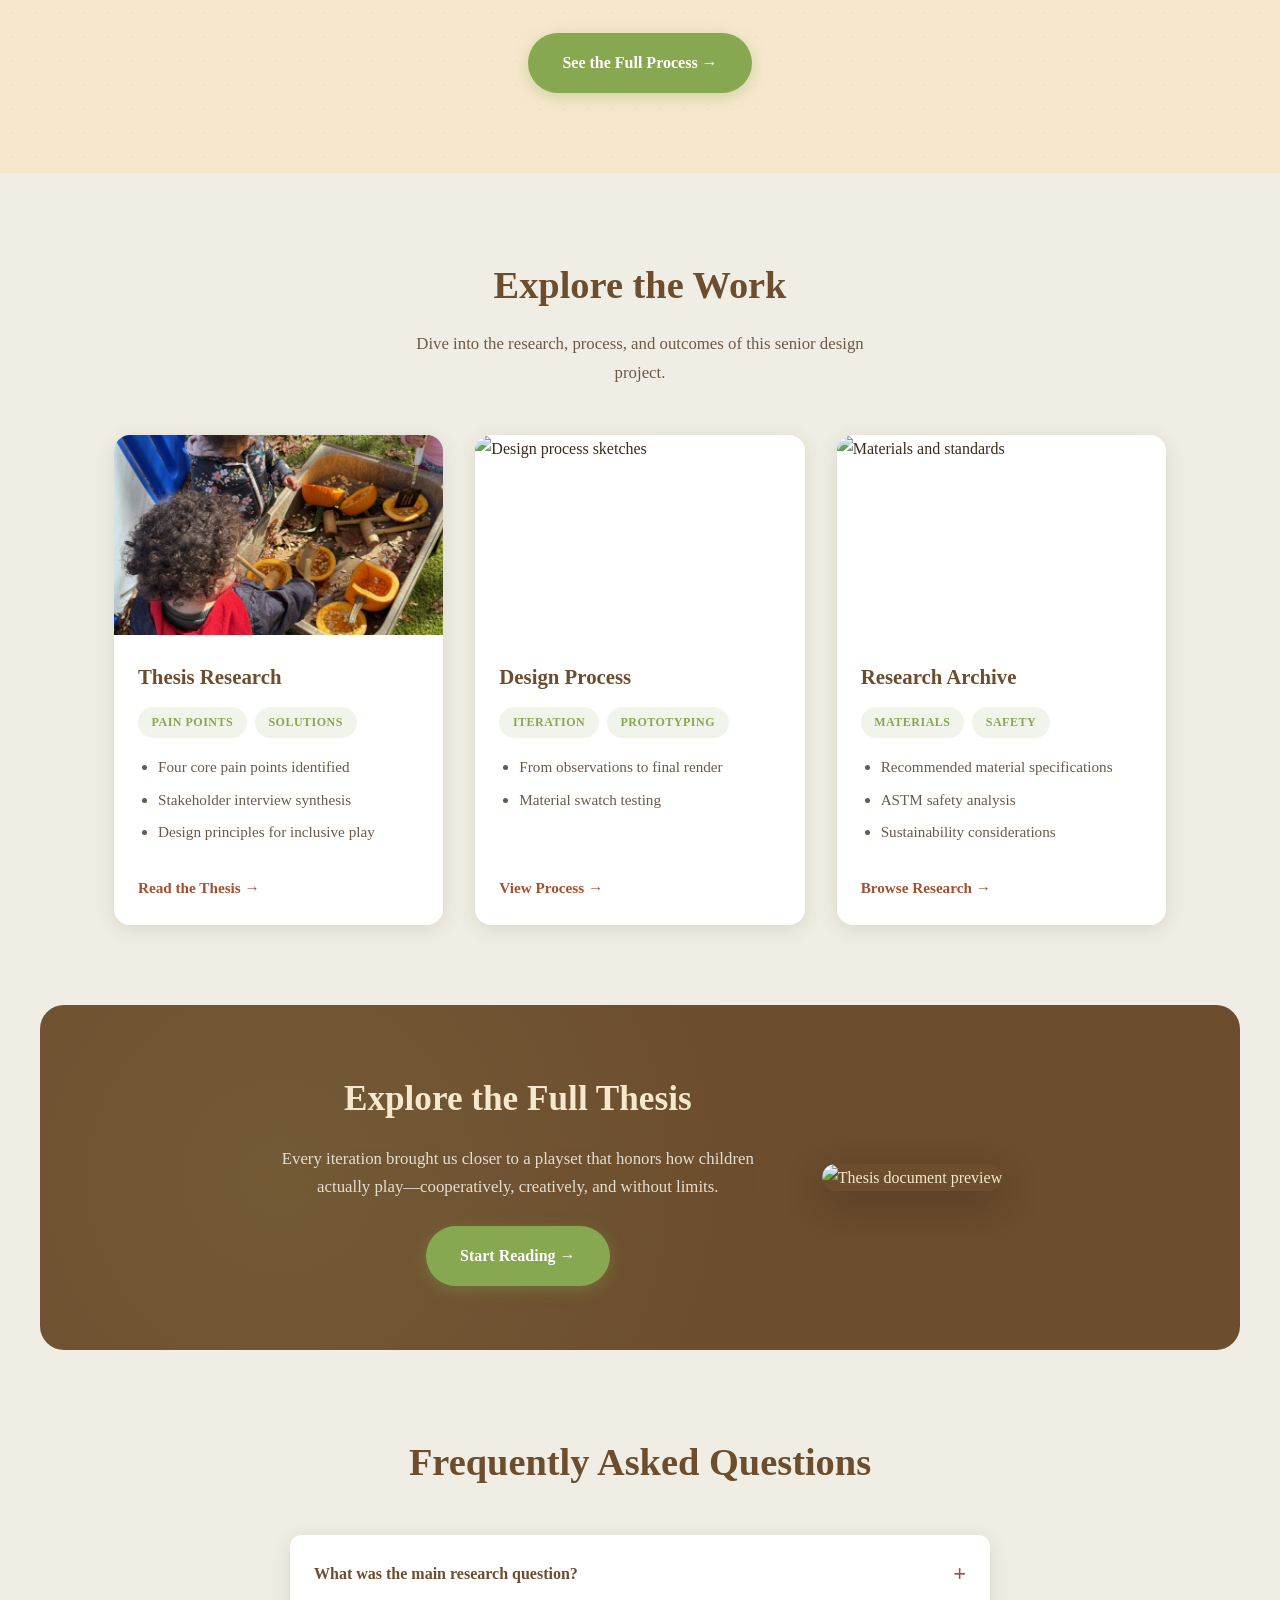
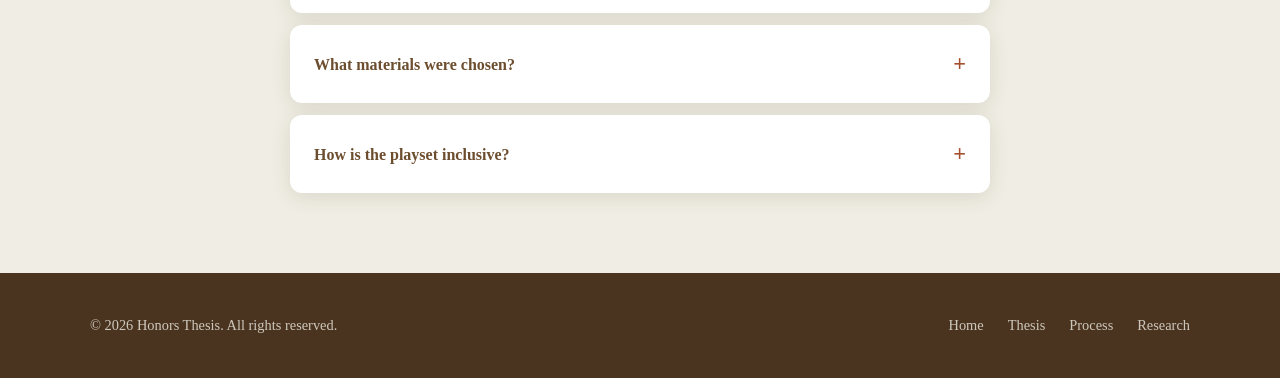
==== commit 41357a8a: "updated changes" ====
--- a/index.html
+++ b/index.html
@@ -67,7 +67,7 @@
         </div>
         <div class="hero-image-wrapper">
           <div class="hero-image-bg"></div>
-<img src="seniorprojectpics/0073.jpg" alt="Modular playset render in a warm classroom setting">
+<img src="BB175F10-EEAE-4610-A97F-618926E239B9_1_105_c.jpeg" alt="Modular playset render in a warm classroom setting">
           <div class="hero-float-icon icon-leaf">
             <img src="leafyellow.svg" alt="" width="40" height="40">
           </div>
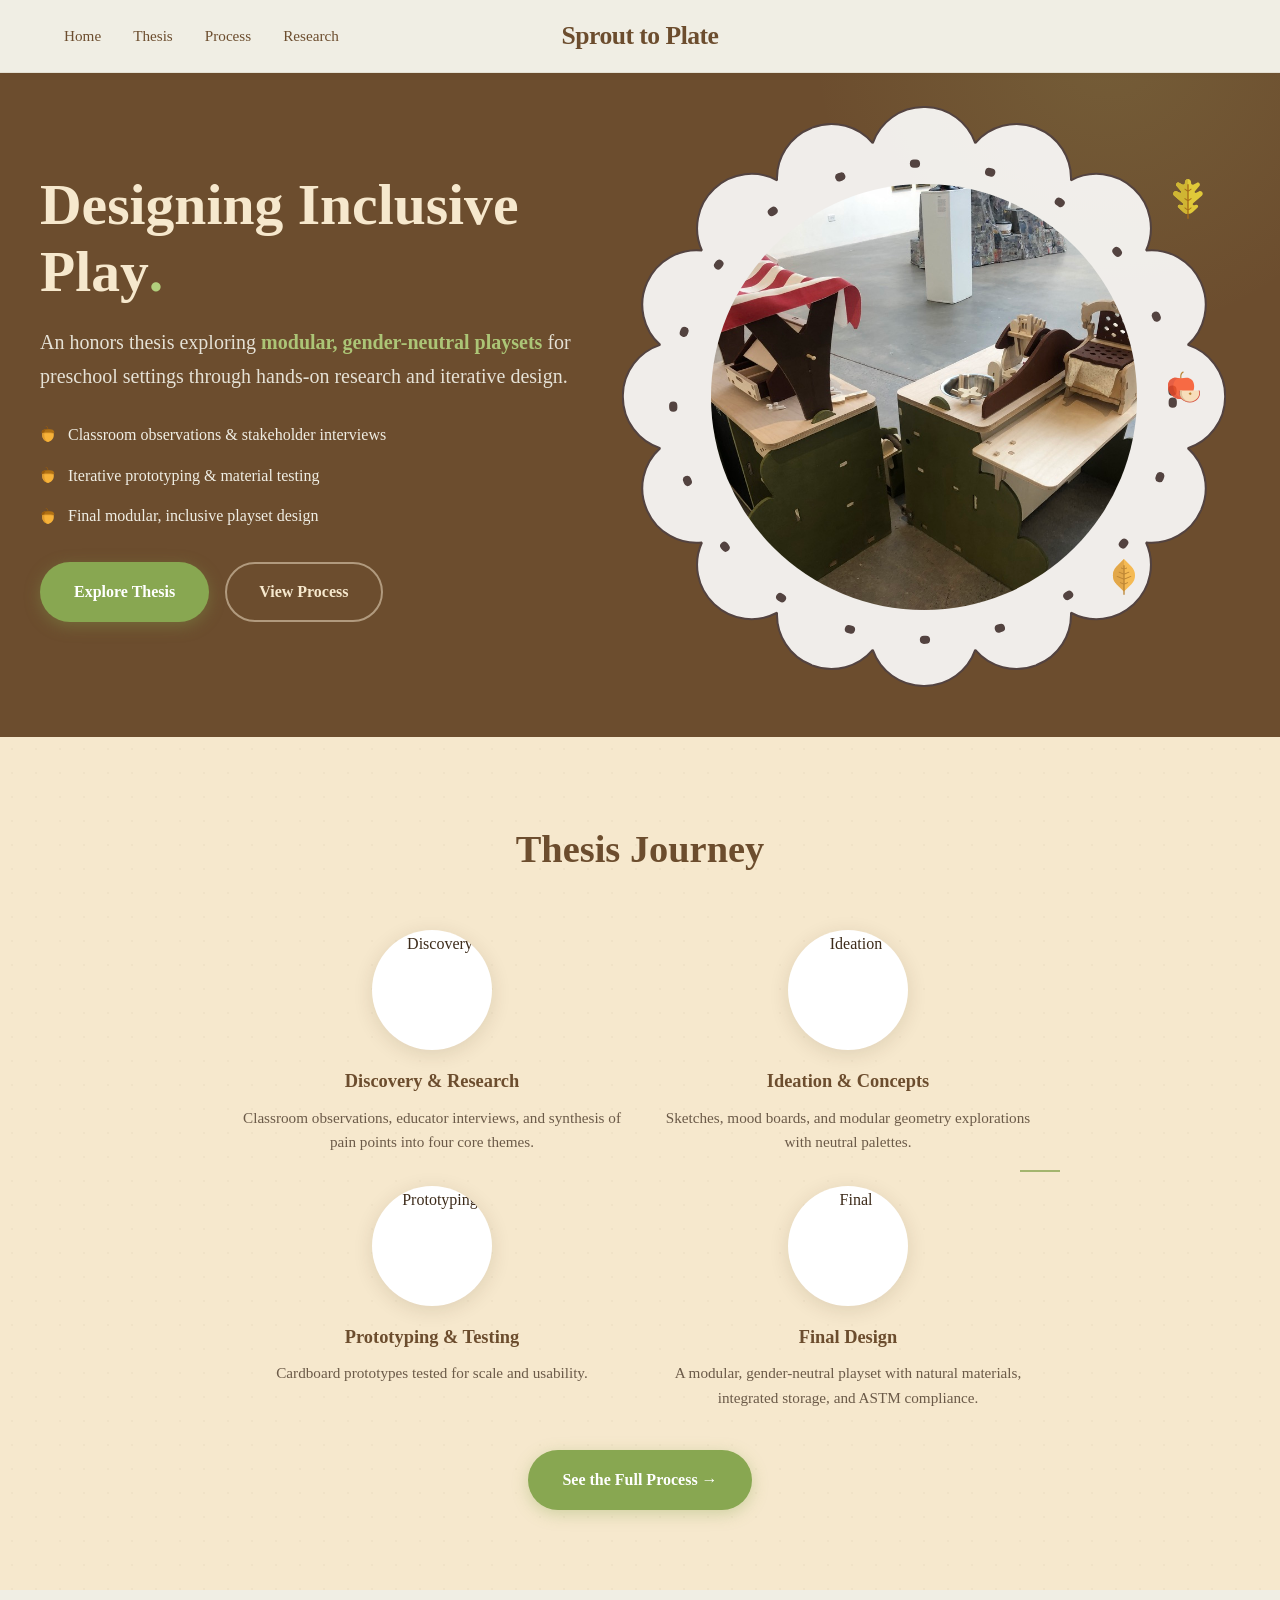
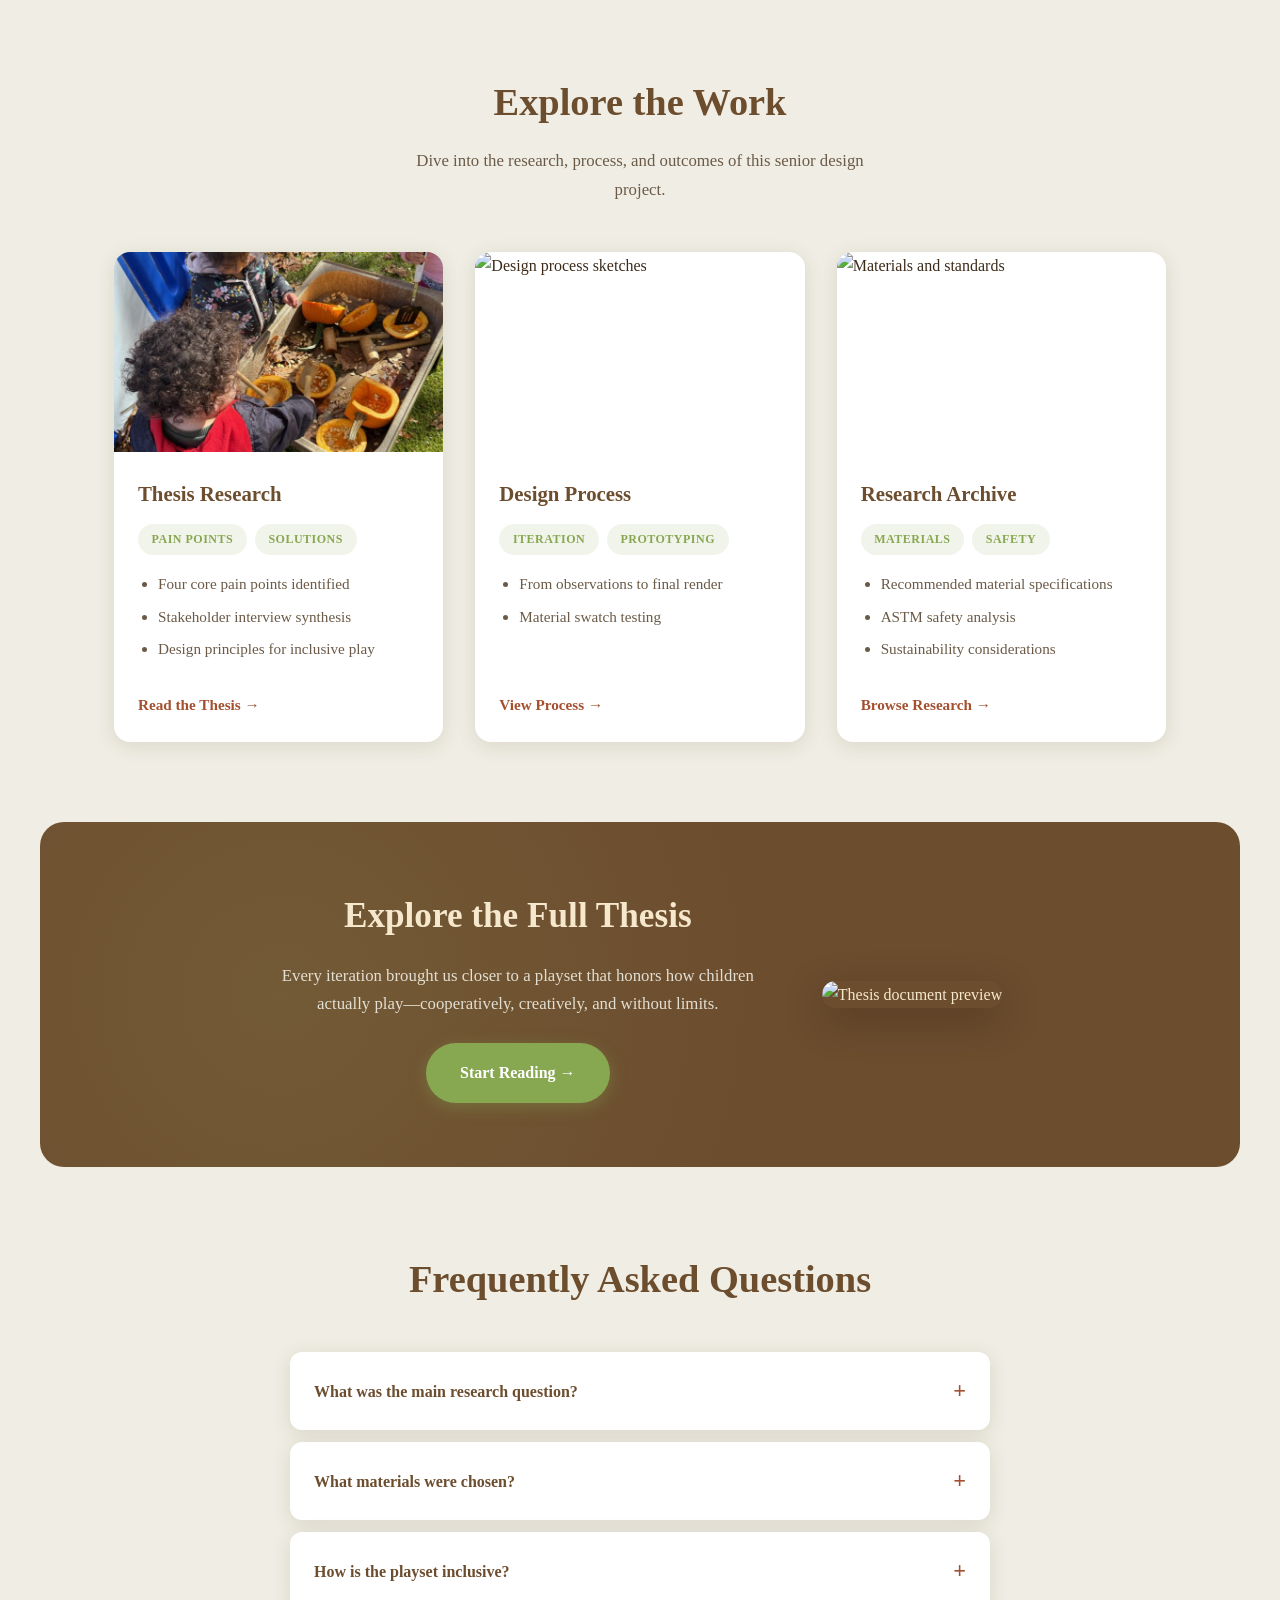
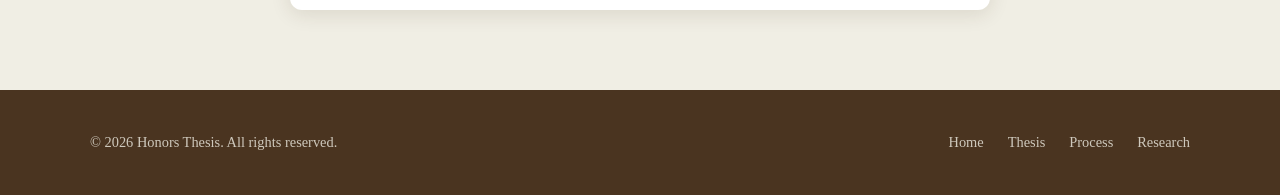
==== commit cb8561f4: "more updates" ====
--- a/index.html
+++ b/index.html
@@ -81,7 +81,7 @@
       </div>
     </section>
 
-    <!-- How It Works / Thesis Journey -->
+<!-- How It Works / Thesis Journey -->
     <section class="how-it-works">
       <div class="section-container">
         <h2>Thesis Journey</h2>
--- a/index.css
+++ b/index.css
@@ -16,6 +16,7 @@
   --shadow-hover: 0 12px 40px rgba(60, 40, 20, 0.18);
 }
 
+
 /* ===== Reset & Base ===== */
 * {
   margin: 0;
@@ -460,15 +461,28 @@
   display: none;
 }
 
+.step-item:nth-child(odd)::after {
+  content: '';
+  position: absolute;
+  right: -1.25rem;
+  top: 50%;
+  width: 2.5rem;
+  height: 2px;
+  background: var(--sage);
+  opacity: 0.3;
+}
+
 .steps-list {
-  display: flex;
-  flex-wrap: wrap;
-  justify-content: center;
+  display: grid;
+  grid-template-columns: repeat(2, 1fr);
   gap: 2rem;
   margin-bottom: 2.5rem;
   list-style: none;
   position: relative;
   z-index: 1;
+  max-width: 800px;
+  margin-left: auto;
+  margin-right: auto;
 }
 
 .step-item {
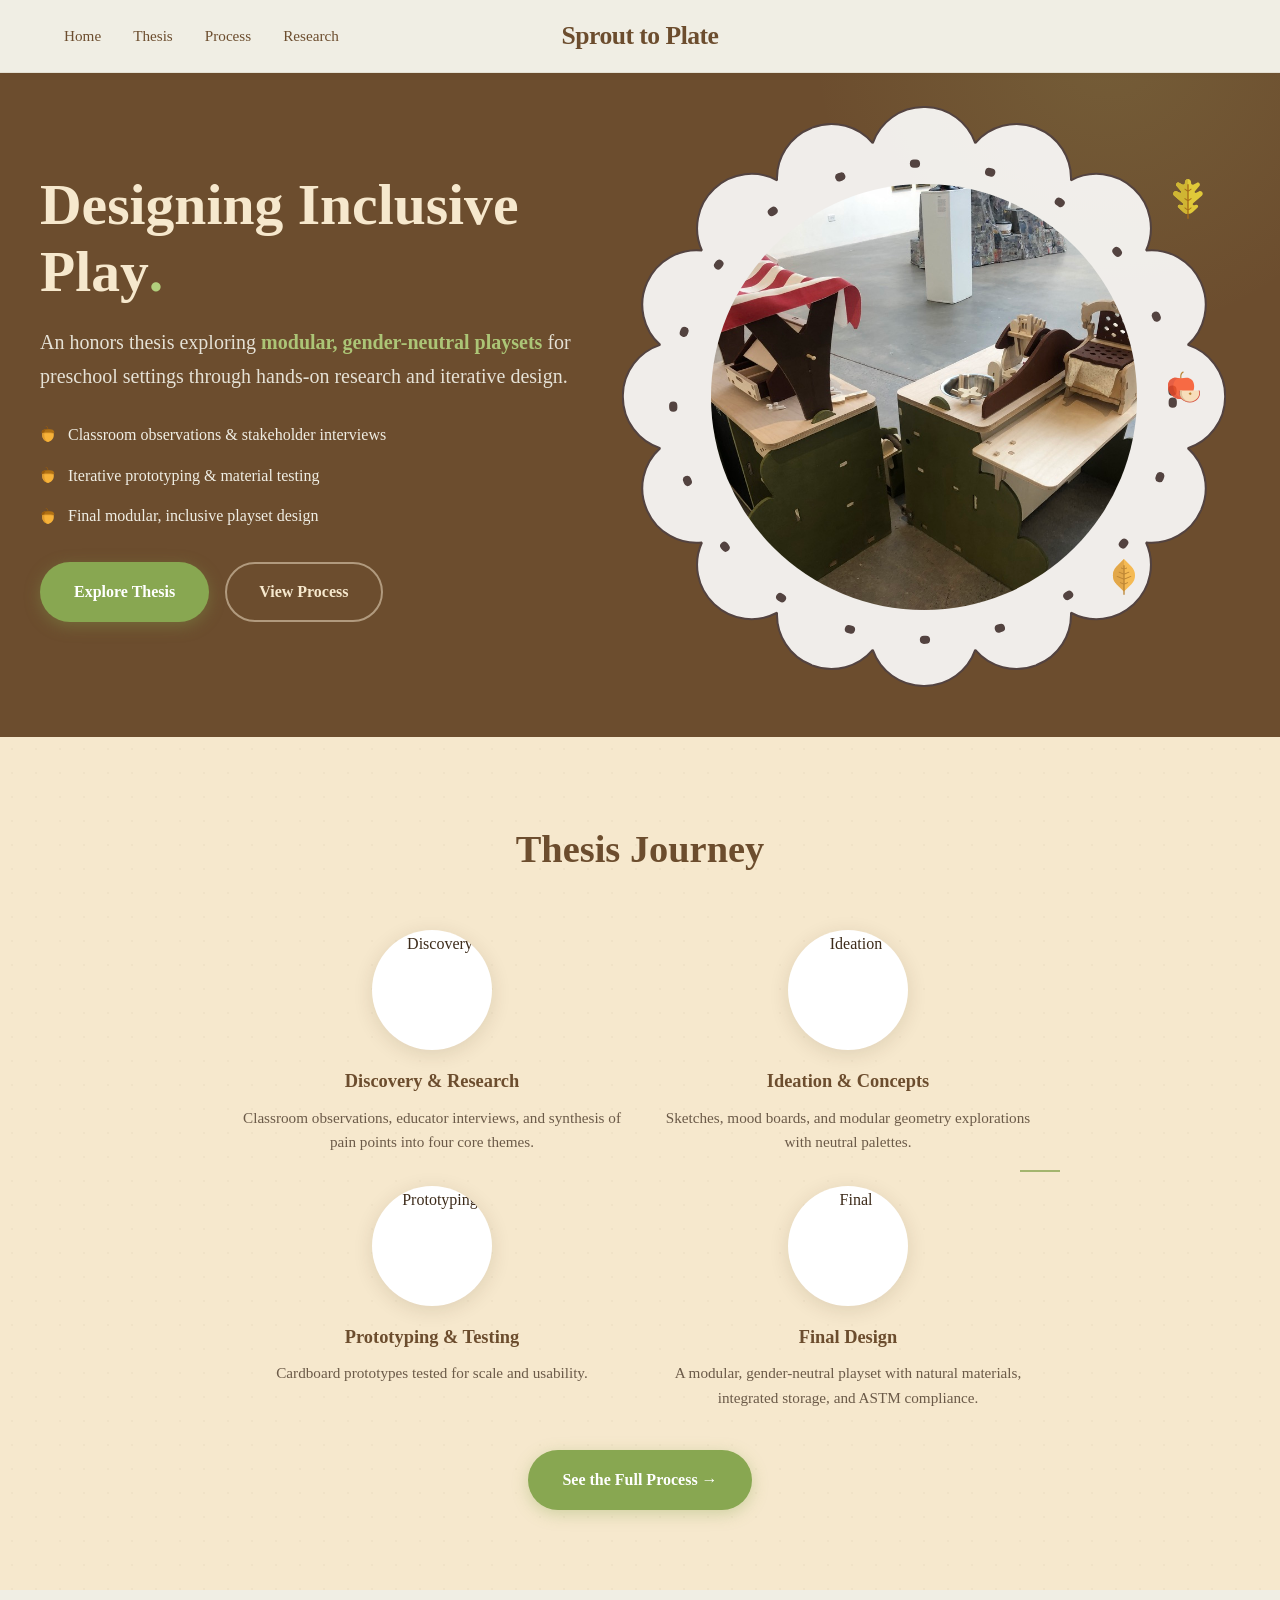
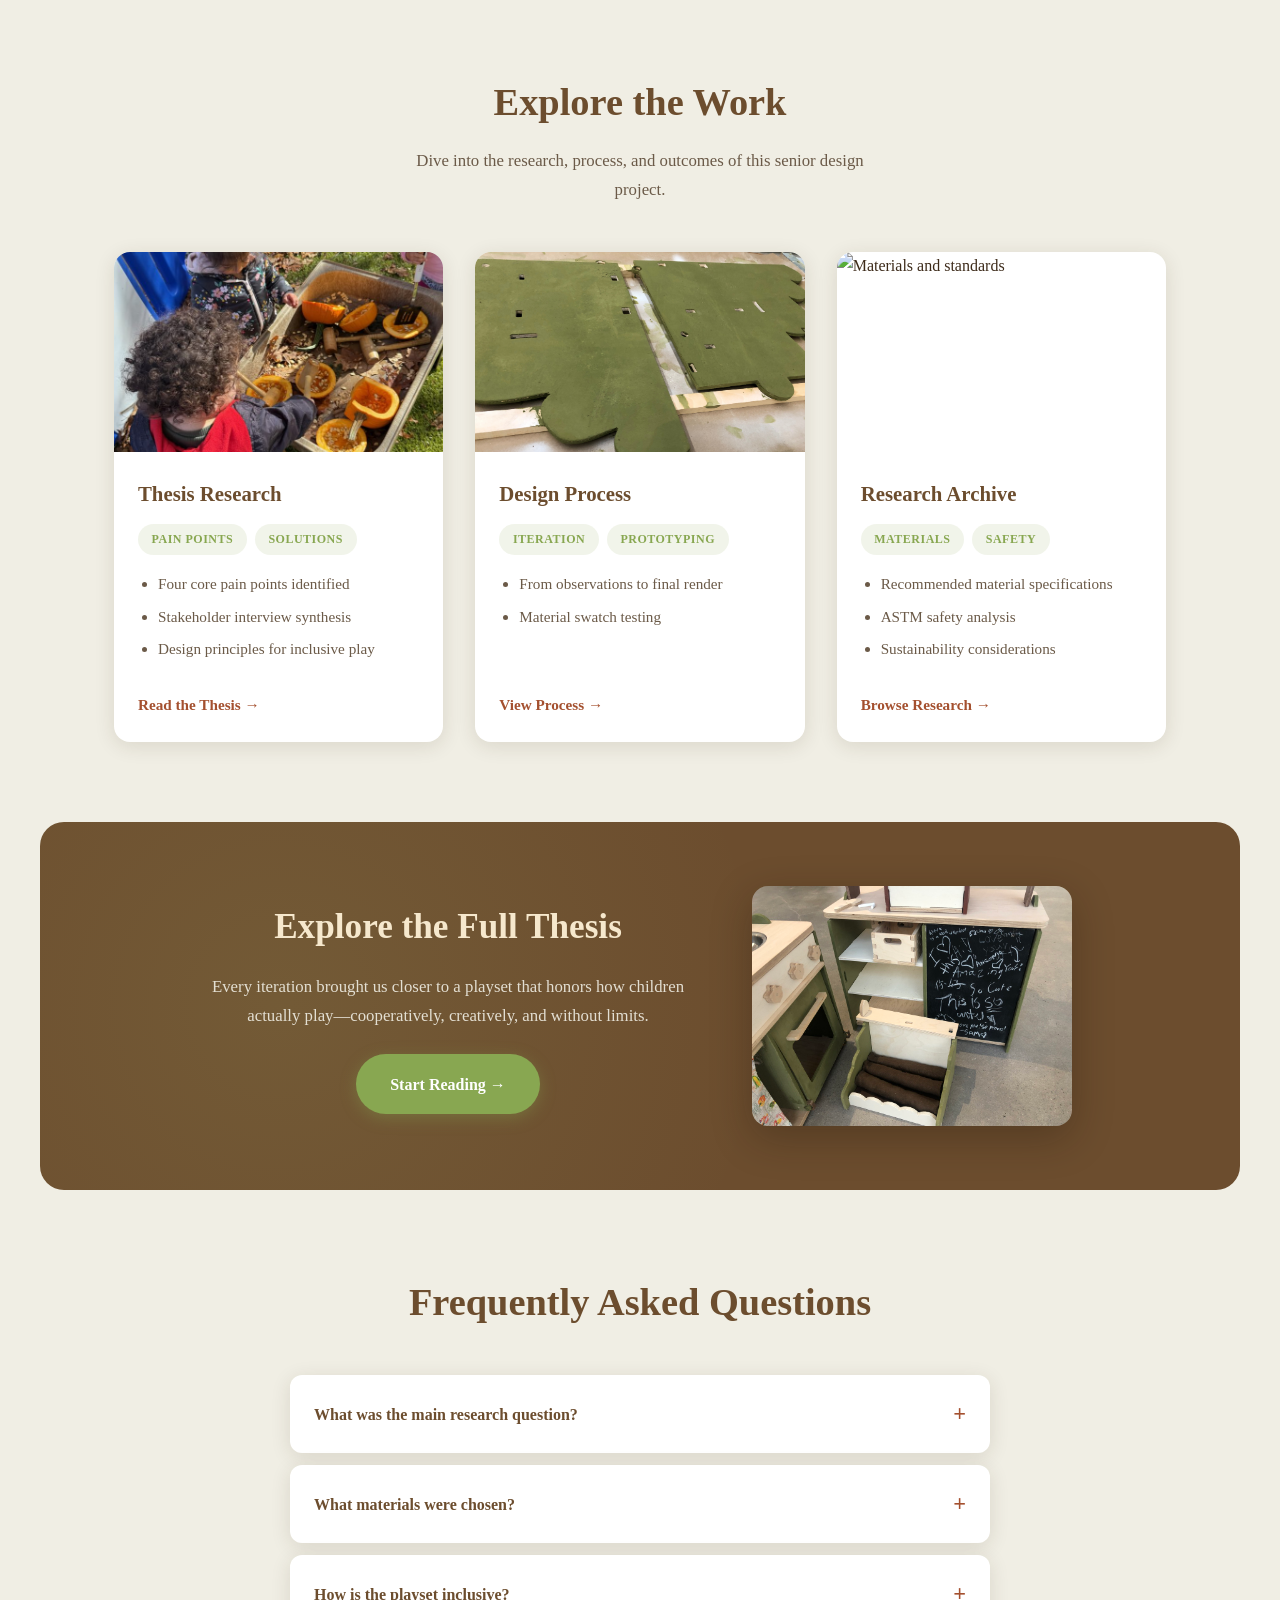
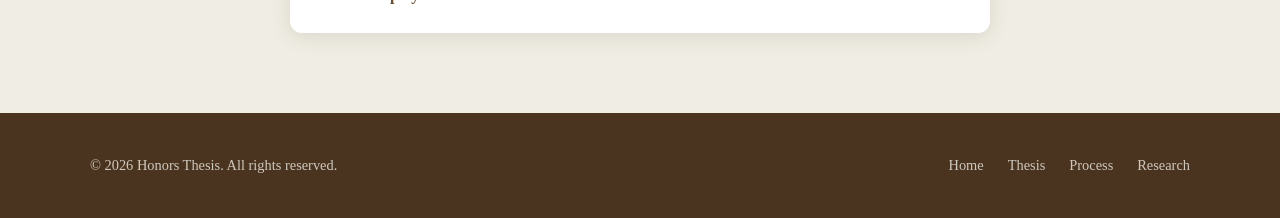
==== commit 42006e4b: "more updates" ====
--- a/index.html
+++ b/index.html
@@ -157,7 +157,7 @@
           </article>
 
           <article class="featured-card">
-            <img src="https://placehold.co/600x320/a4502f/ffffff?text=Design+Process" alt="Design process sketches">
+            <img src="seniorprojectpics/0027.jpg" alt="Design process sketches">
             <div class="card-details">
               <h3>Design Process</h3>
               <div class="card-meta">
@@ -173,7 +173,7 @@
           </article>
 
           <article class="featured-card">
-            <img src="https://placehold.co/600x320/b2d07d/ffffff?text=Materials+%26+Standards" alt="Materials and standards">
+            <img src="seniorprojectpics/0022.jpg" alt="Materials and standards">
             <div class="card-details">
               <h3>Research Archive</h3>
               <div class="card-meta">
@@ -200,7 +200,7 @@
         <p>Every iteration brought us closer to a playset that honors how children actually play—cooperatively, creatively, and without limits.</p>
         <a href="thesis.html" class="cta-button cta-primary">Start Reading →</a>
       </div>
-      <img src="https://placehold.co/400x300/f0eee4/6c4d2e?text=Thesis+Preview" alt="Thesis document preview">
+      <img src="28B91B01-2DA2-47C5-9267-11911A490E88_1_105_c.jpeg" alt="Thesis document preview">
     </section>
 
     <!-- FAQ -->
@@ -214,7 +214,7 @@
           </details>
           <details class="faq-item">
             <summary>What materials were chosen?</summary>
-            <p>Natural birch plywood, canvas, silicone, and nontoxic ABS plastic were selected for durability, sensory feedback, and ASTM F963 compliance.</p>
+            <p>Natural birch plywood, canvas, and felt were selected for durability, sensory feedback, and ASTM F963 compliance.</p>
           </details>
           <details class="faq-item">
             <summary>How is the playset inclusive?</summary>
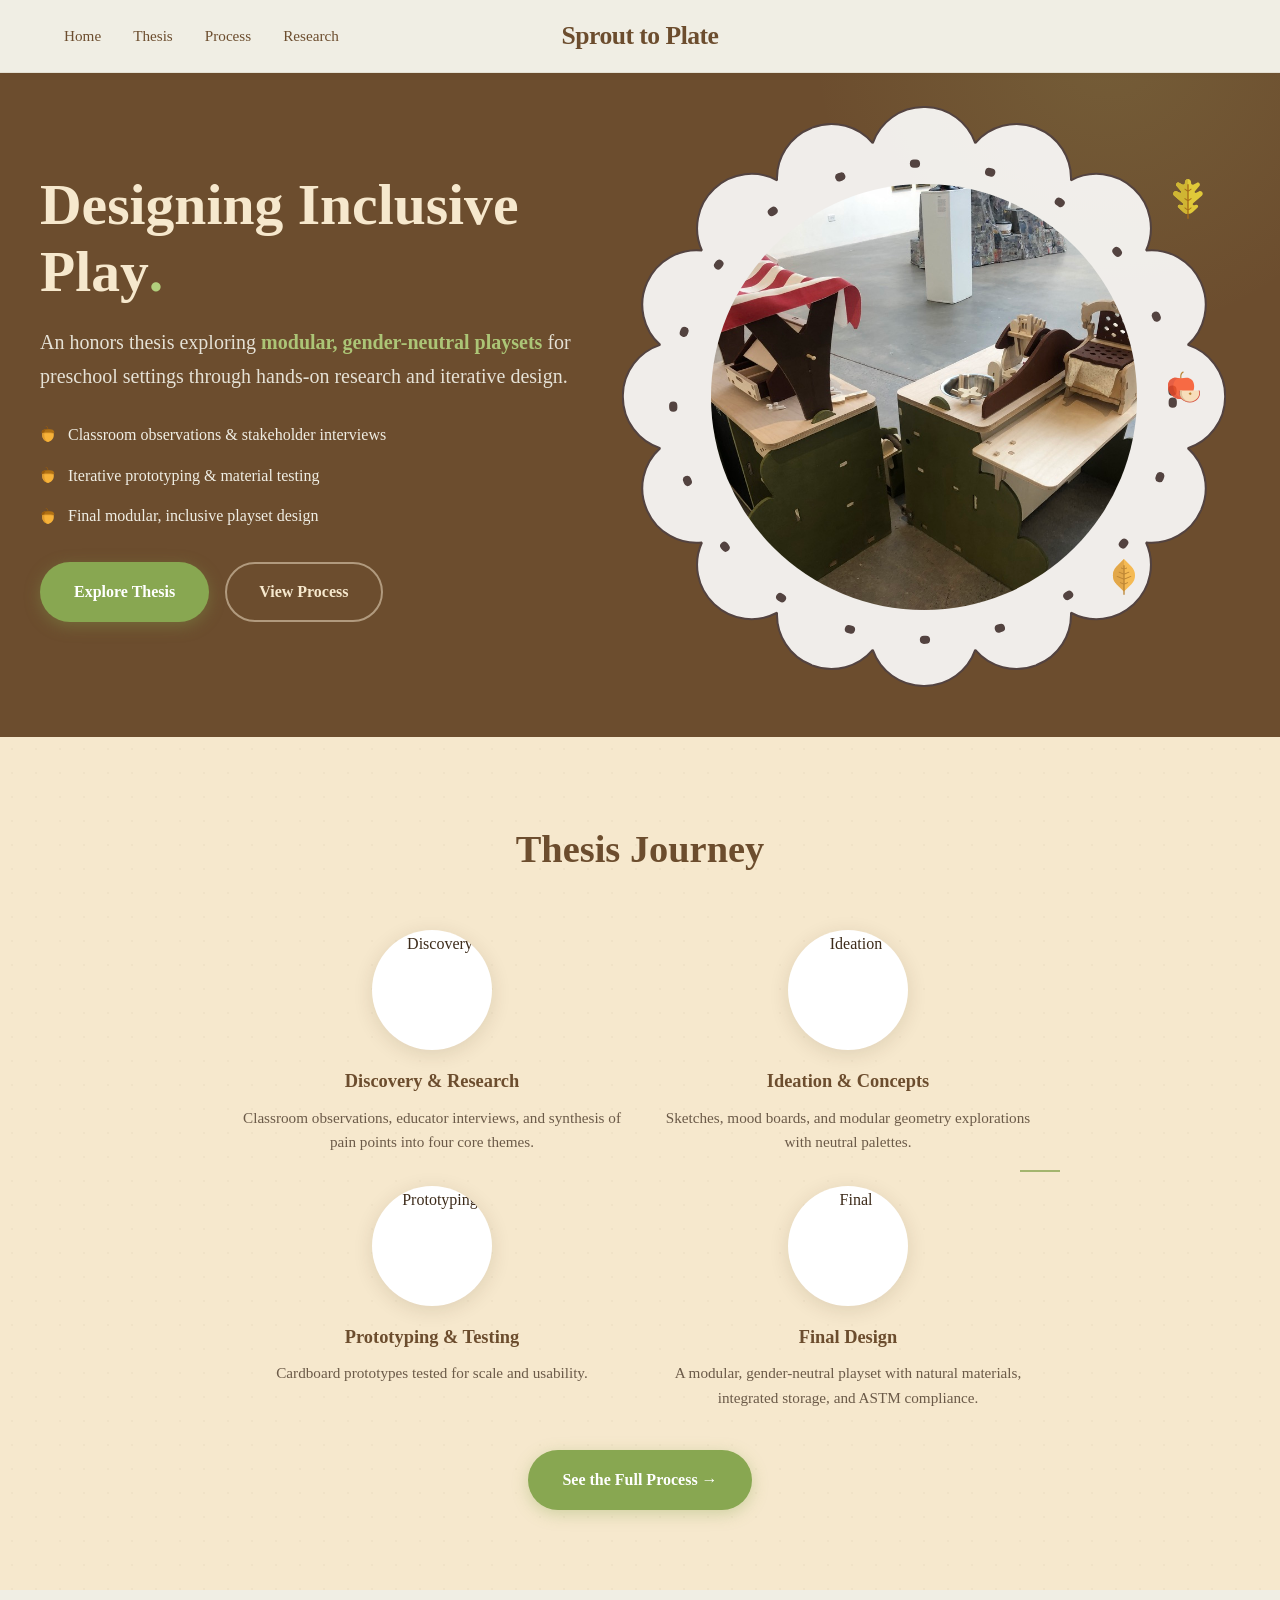
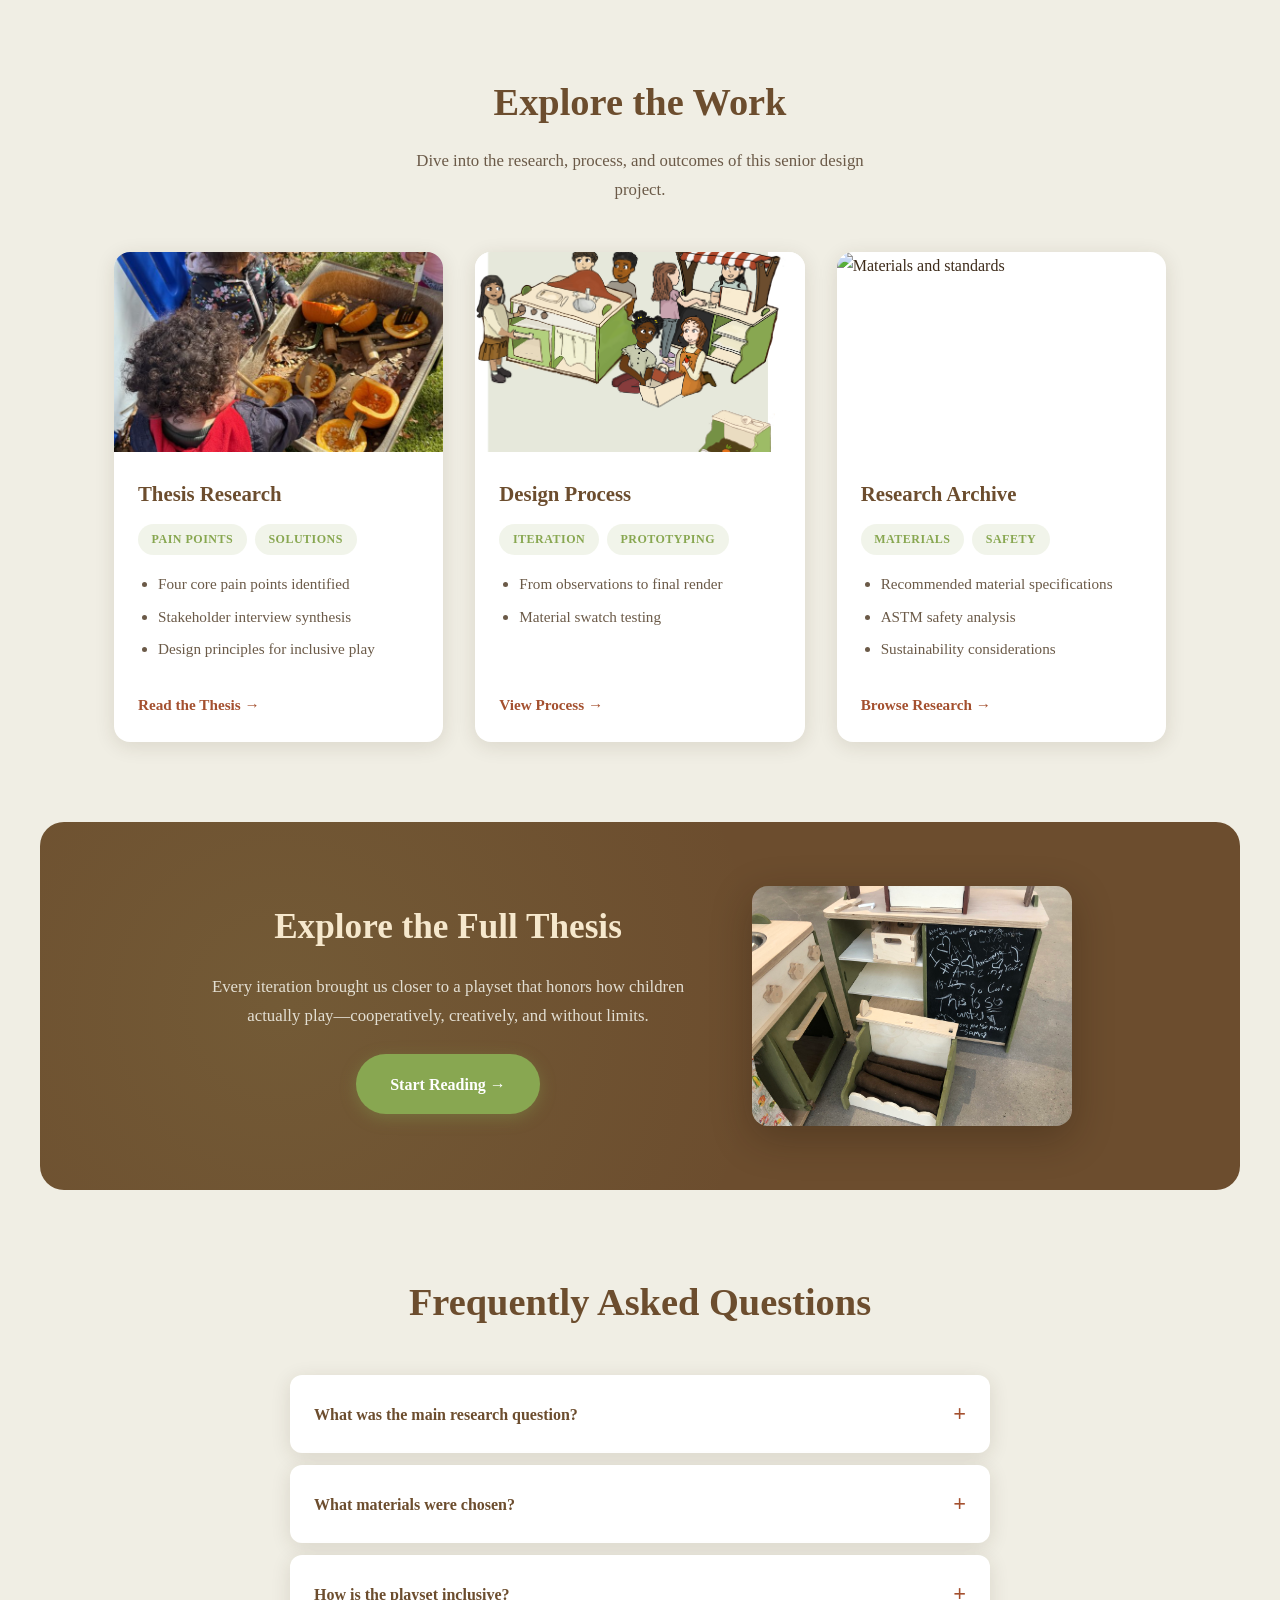
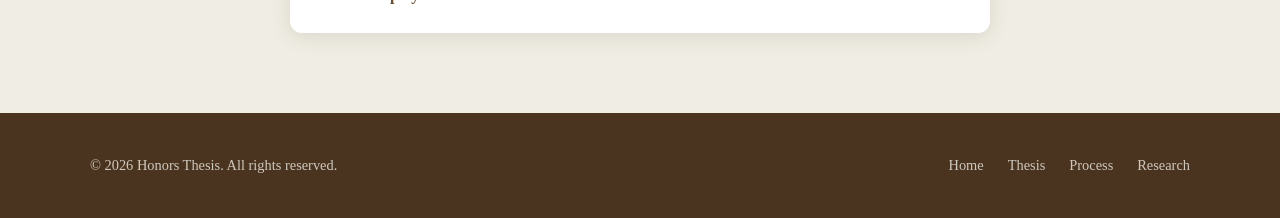
==== commit c90a540f: "new c" ====
--- a/index.html
+++ b/index.html
@@ -157,7 +157,7 @@
           </article>
 
           <article class="featured-card">
-            <img src="seniorprojectpics/0027.jpg" alt="Design process sketches">
+            <img src="conceptpagesprouttoplate.png" alt="Design process sketches">
             <div class="card-details">
               <h3>Design Process</h3>
               <div class="card-meta">
